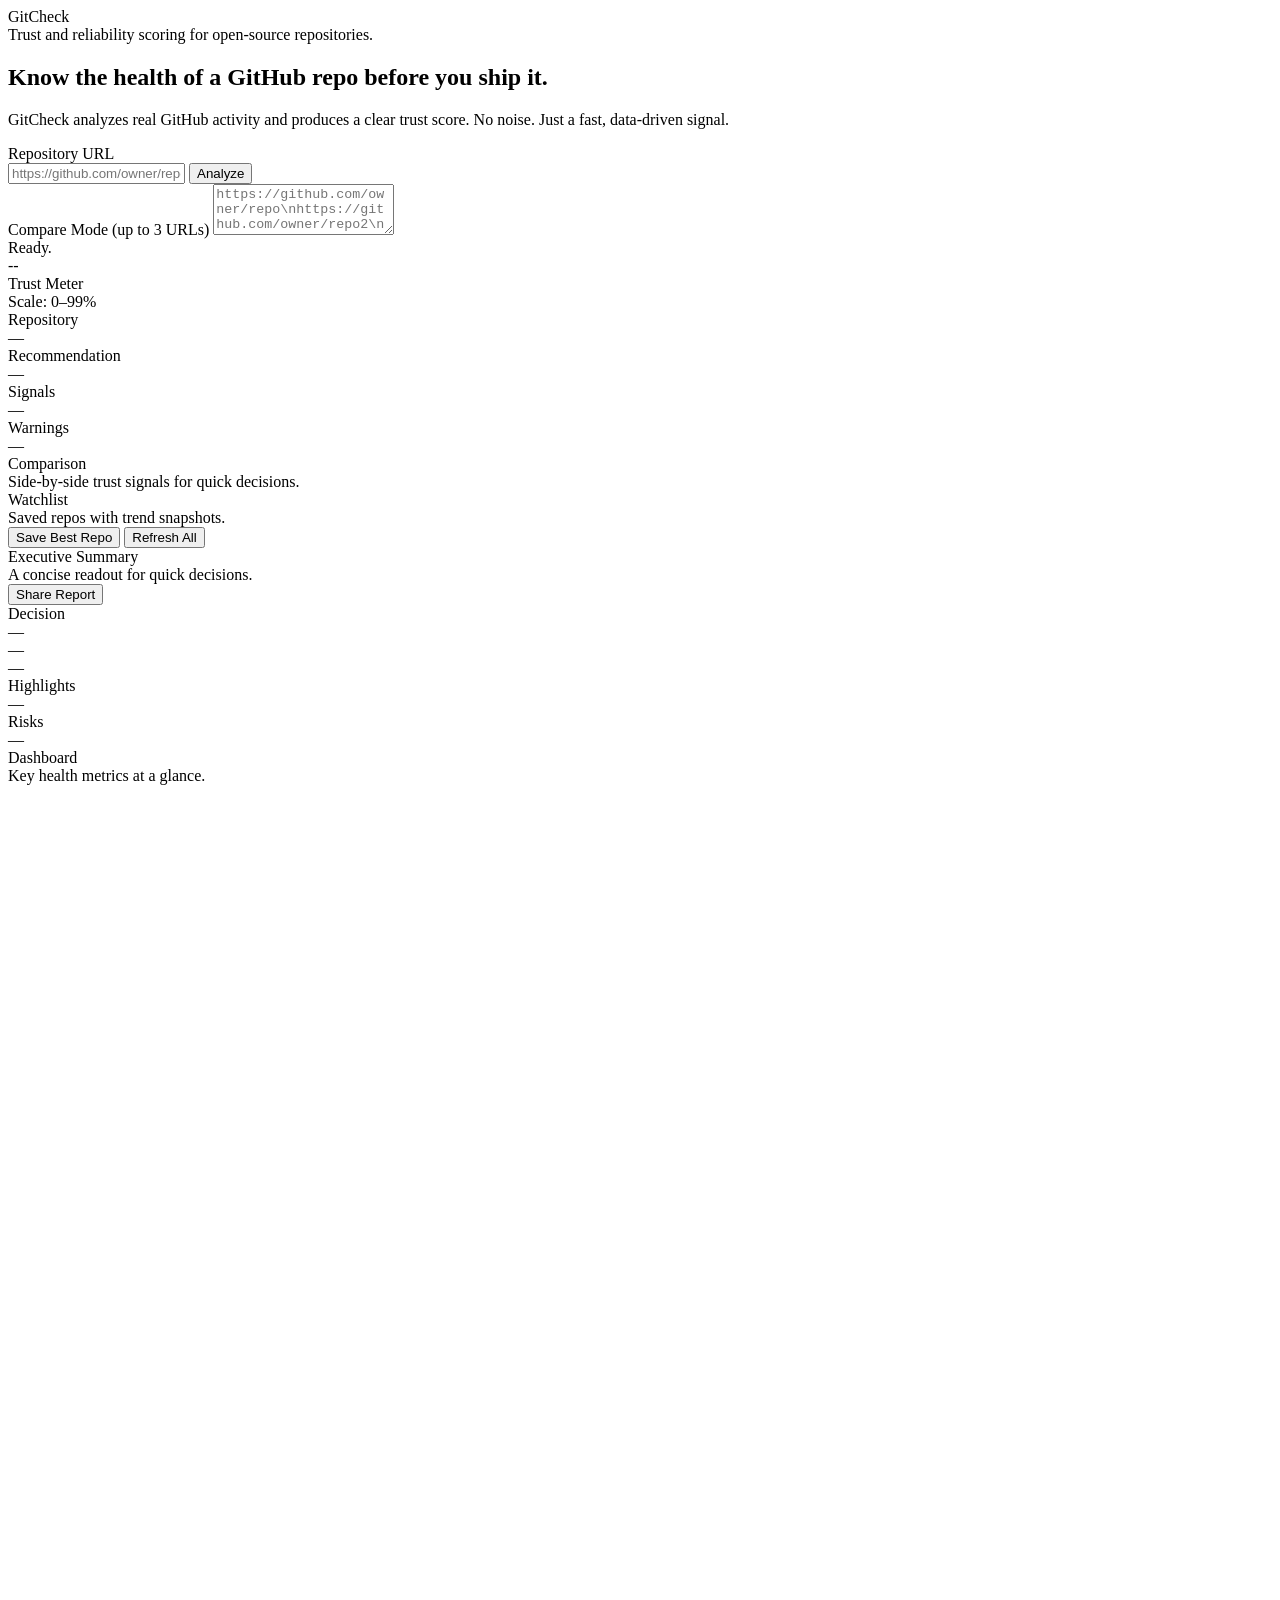
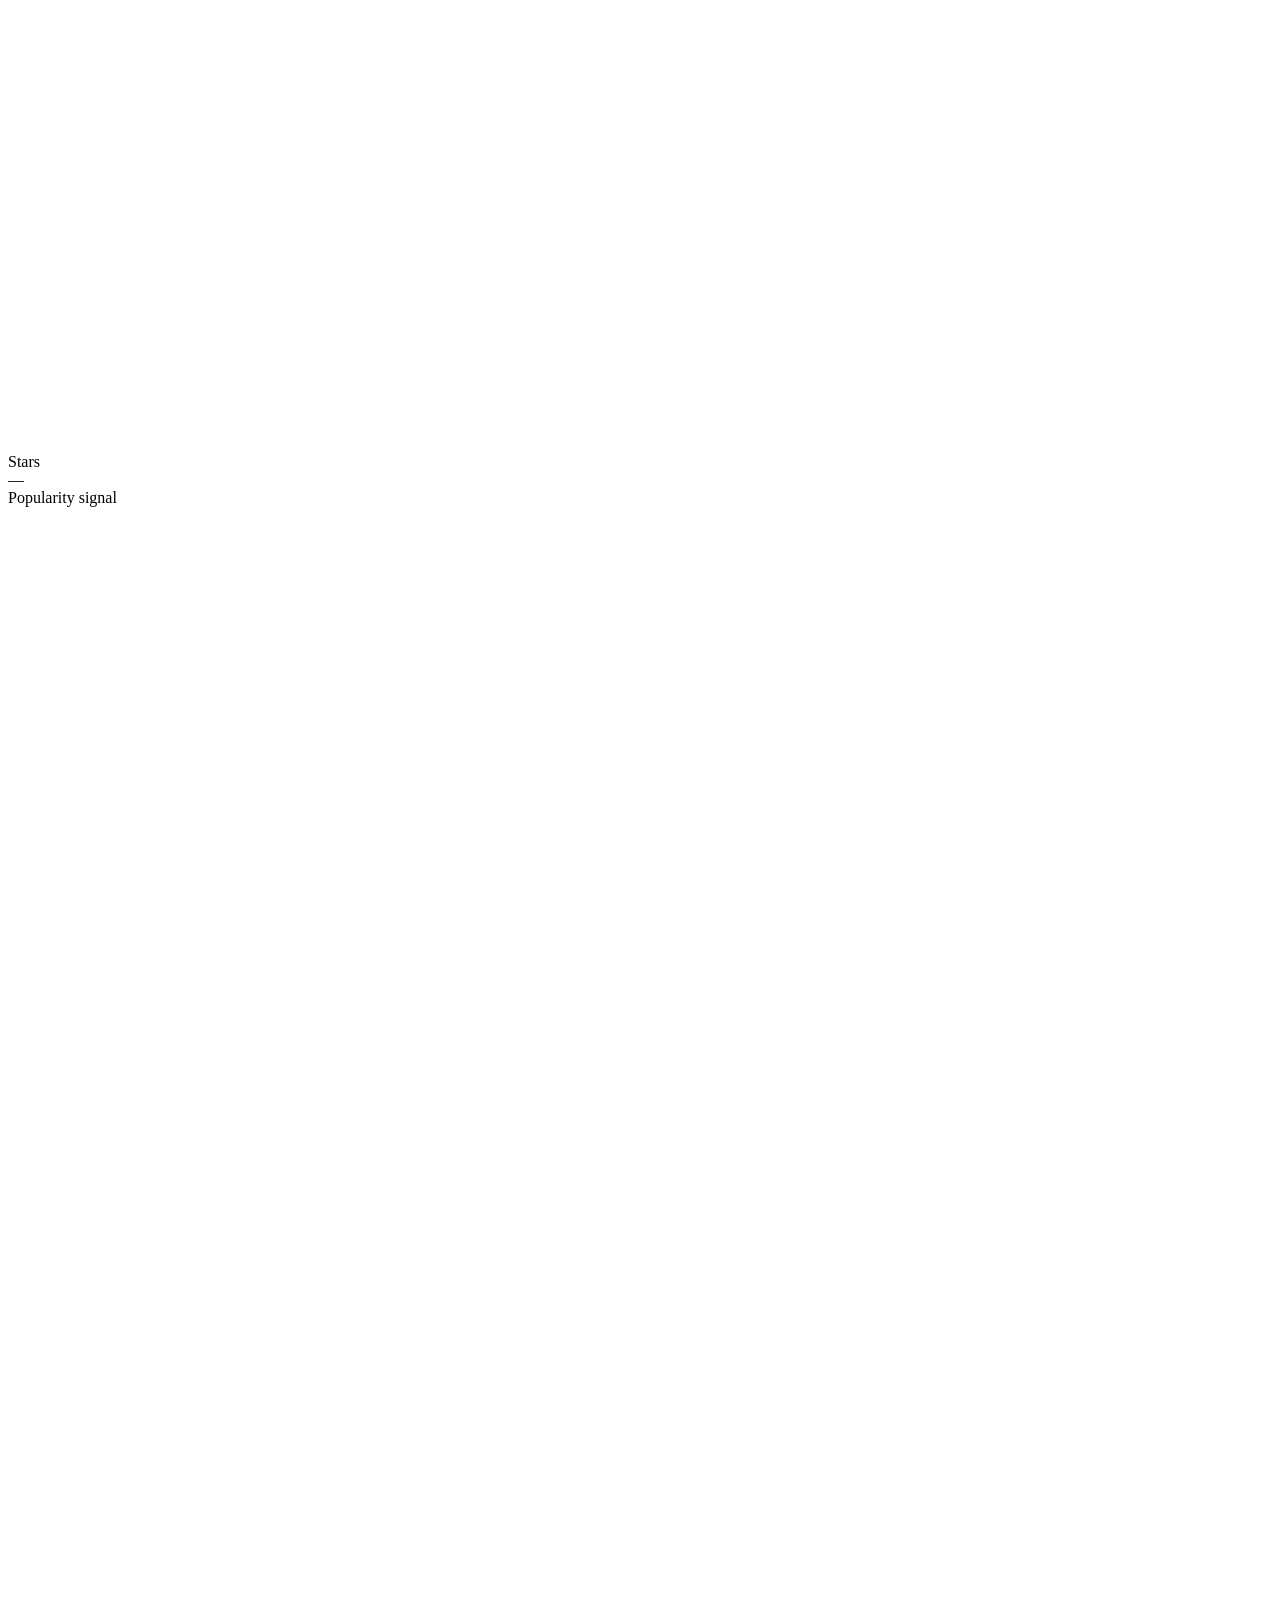
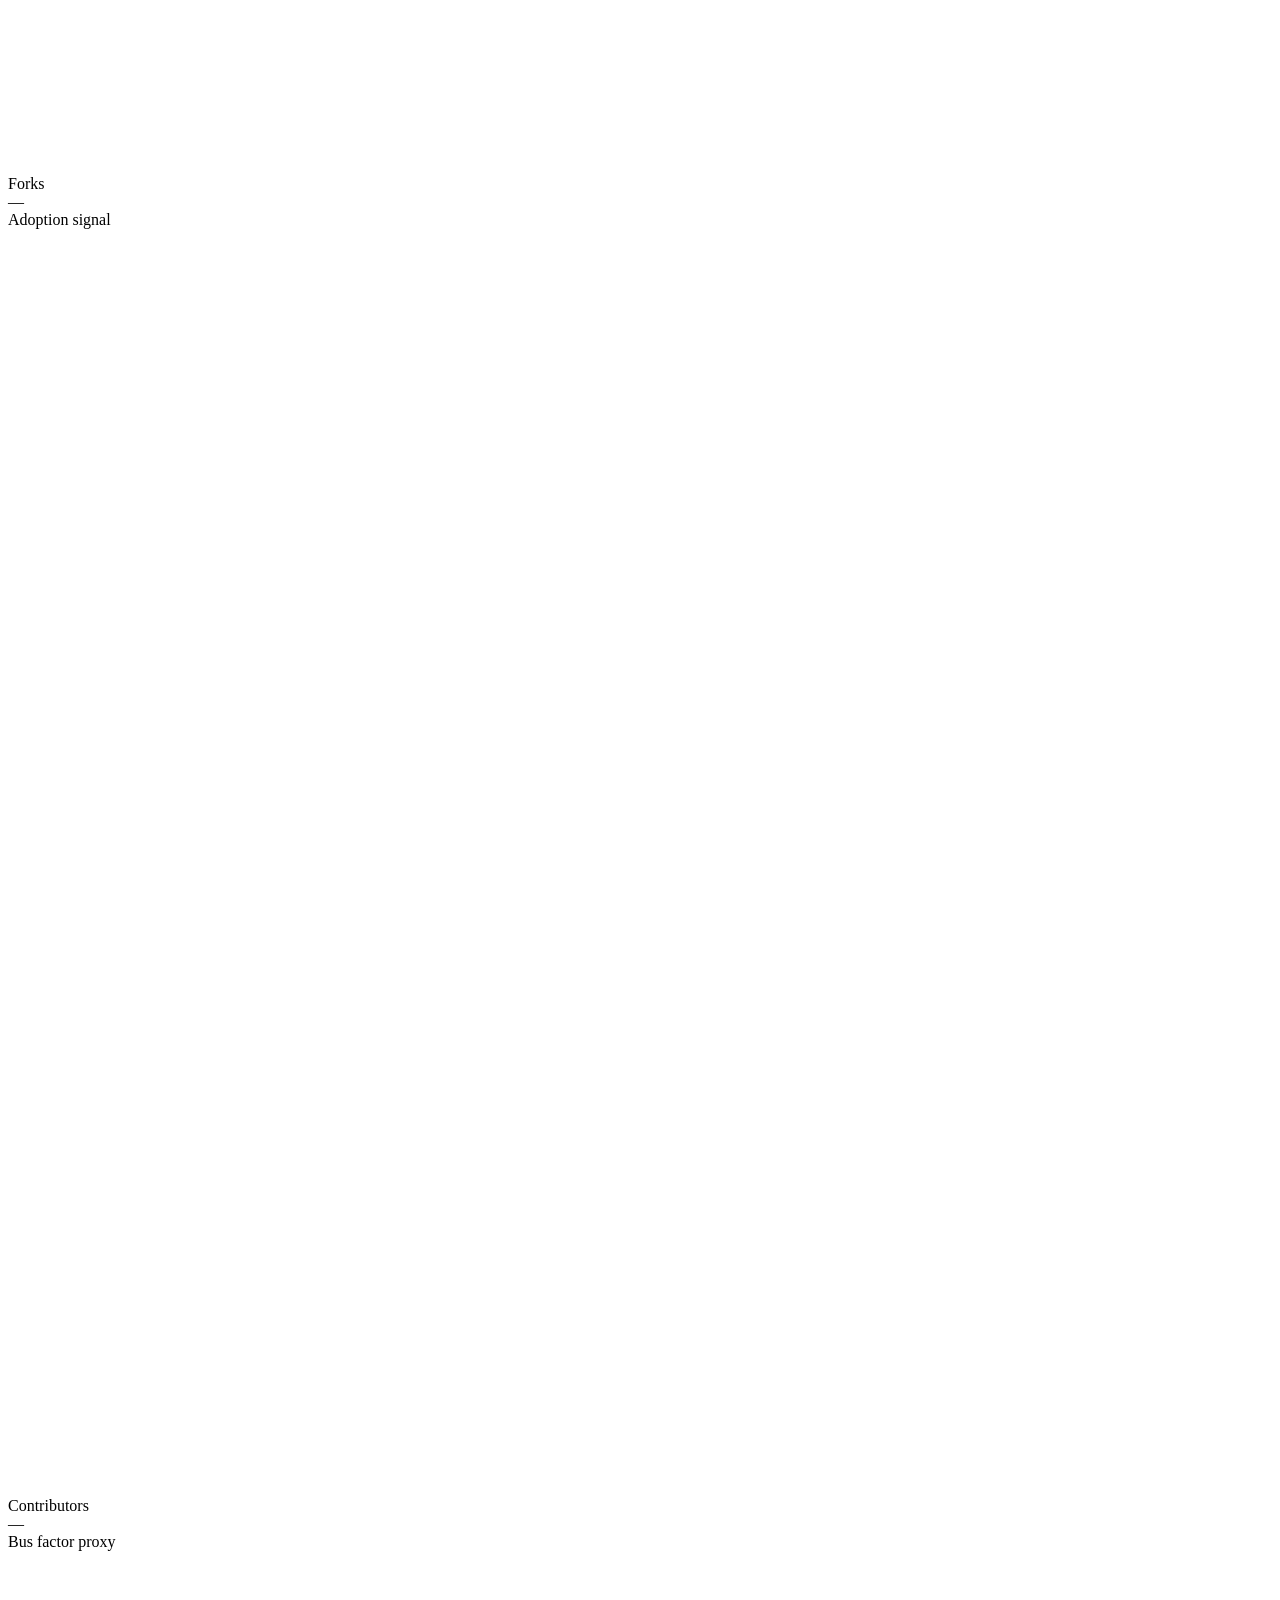
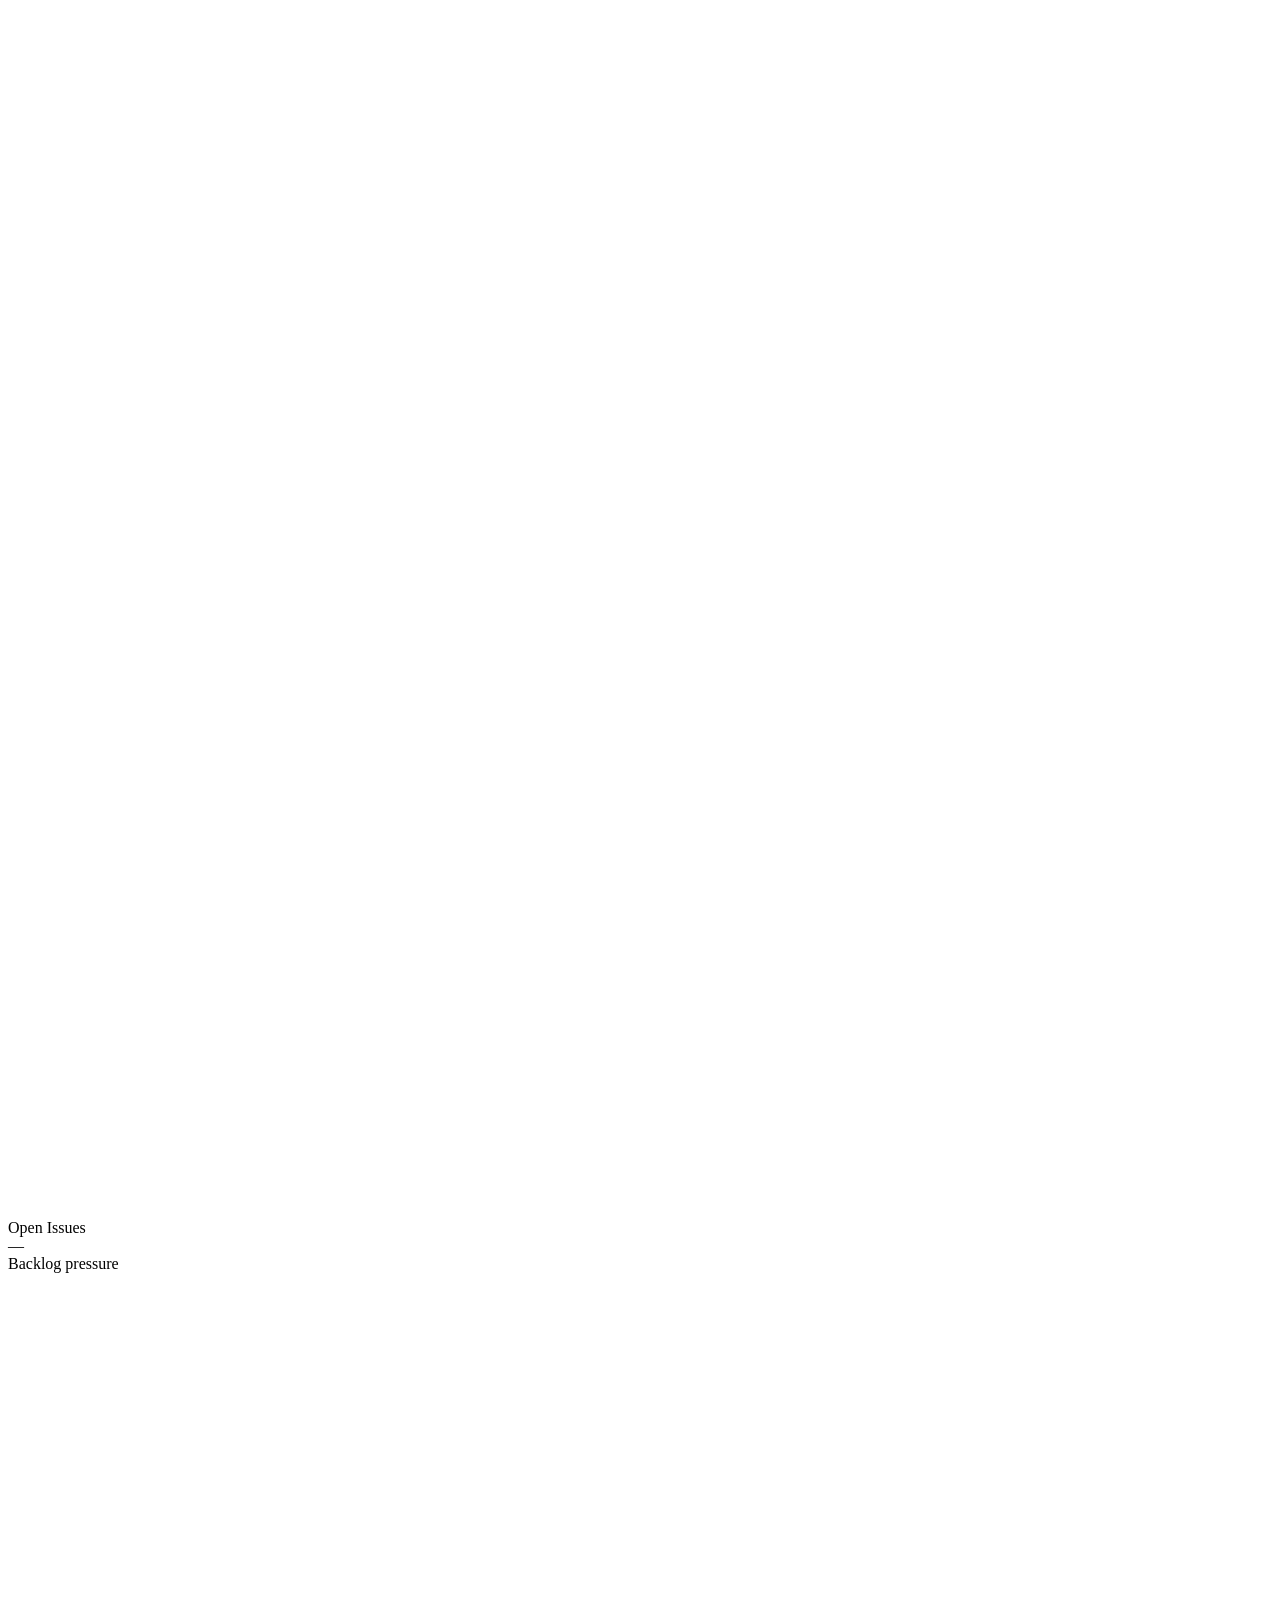
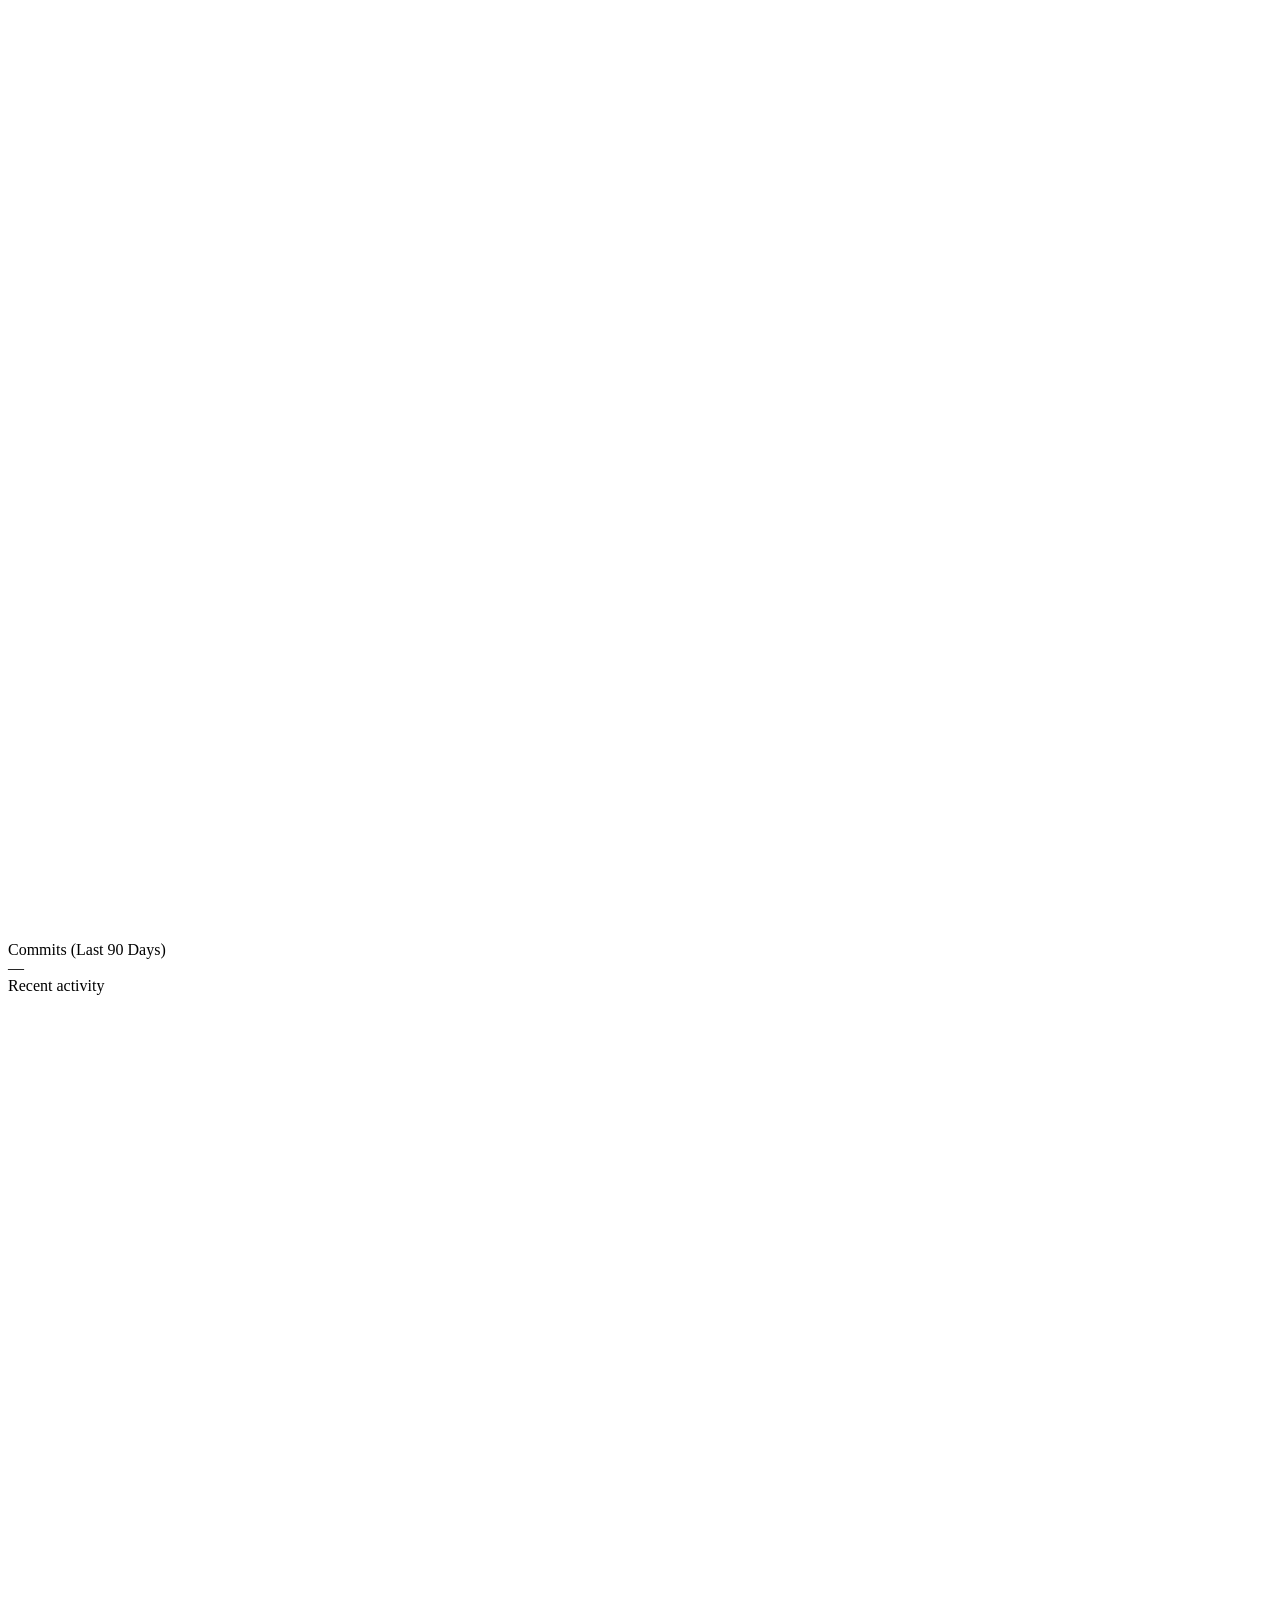
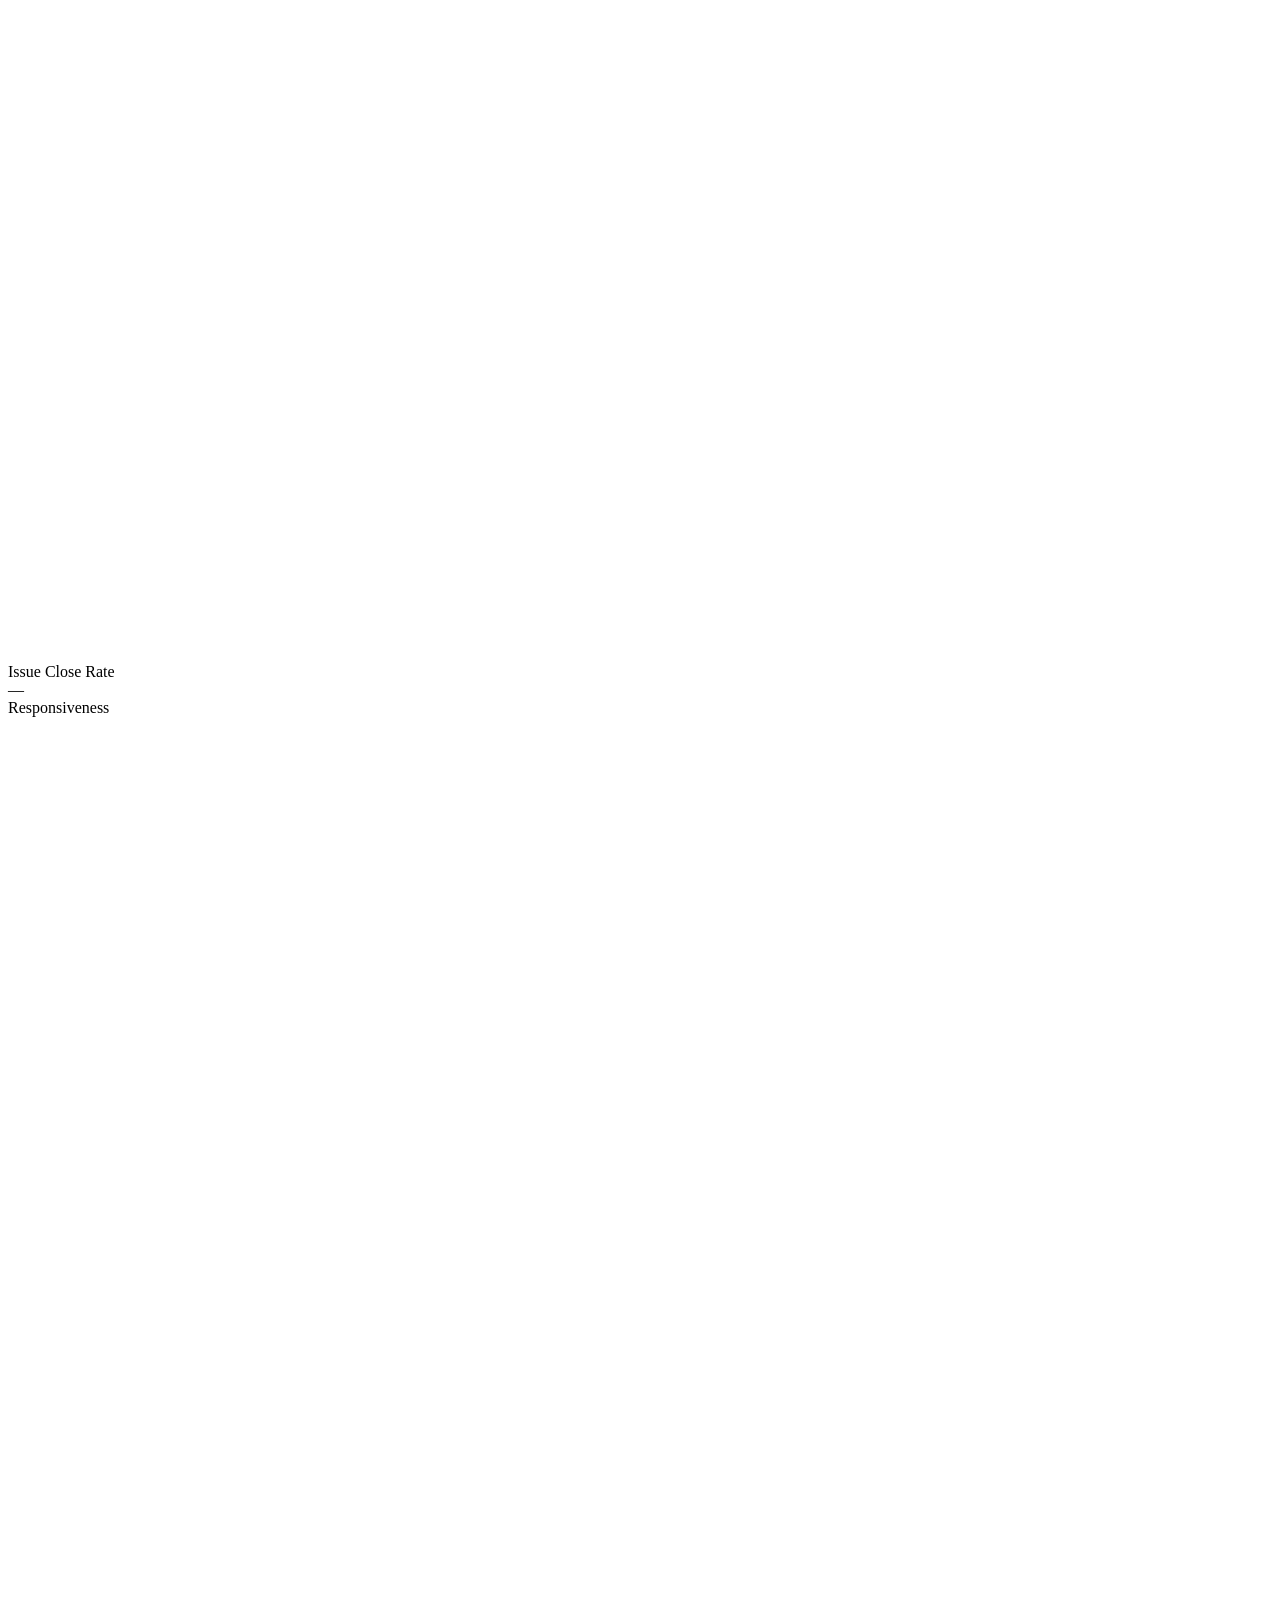
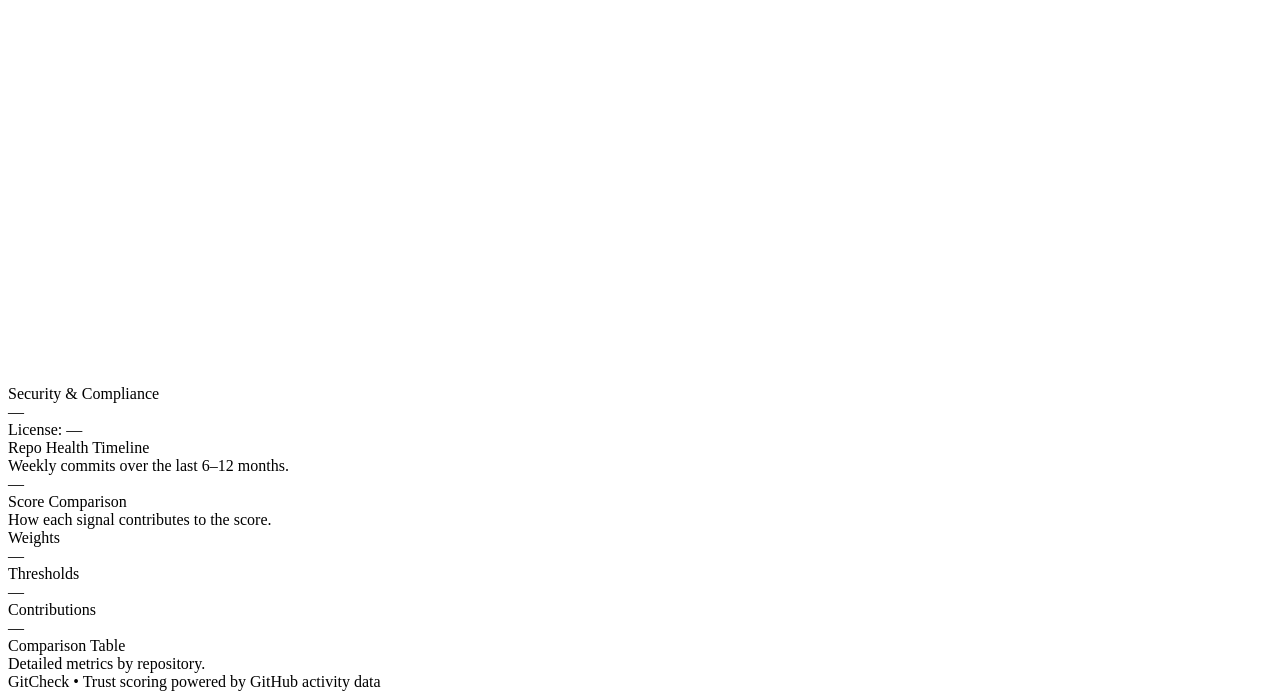
==== web/static/index.html @ 8327a0d7 "clean version without secrets" ====
<!DOCTYPE html>
<html lang="en">
  <head>
    <meta charset="UTF-8" />
    <meta name="viewport" content="width=device-width, initial-scale=1.0" />
    <title>GitCheck</title>
    <link rel="preconnect" href="https://fonts.googleapis.com" />
    <link rel="preconnect" href="https://fonts.gstatic.com" crossorigin />
    <link
      href="https://fonts.googleapis.com/css2?family=Space+Grotesk:wght@300;400;500;600;700&display=swap"
      rel="stylesheet"
    />
    <link rel="stylesheet" href="/static/css/style.css" />
  </head>
  <body>
    <div class="bg-orbit"></div>
    <div class="bg-bands"></div>
    <div class="bg-grid"></div>

    <header class="topbar">
      <div class="brand">GitCheck</div>
      <div class="tagline">Trust and reliability scoring for open-source repositories.</div>
    </header>

    <main class="container">
      <section class="hero reveal">
        <div class="hero-text">
          <h1>Know the health of a GitHub repo before you ship it.</h1>
          <p>
            GitCheck analyzes real GitHub activity and produces a clear trust score. No noise. Just a
            fast, data-driven signal.
          </p>
        </div>
        <div class="hero-card">
          <form id="analyze-form" class="form">
            <label for="repo-url">Repository URL</label>
            <div class="input-row">
              <input
                id="repo-url"
                type="url"
                placeholder="https://github.com/owner/repo"
                required
                autocomplete="off"
              />
              <button type="submit">Analyze</button>
            </div>
            <label for="repo-compare">Compare Mode (up to 3 URLs)</label>
            <textarea
              id="repo-compare"
              placeholder="https://github.com/owner/repo\nhttps://github.com/owner/repo2\nhttps://github.com/owner/repo3"
              rows="3"
            ></textarea>
            <div id="form-status" class="form-status">Ready.</div>
          </form>
        </div>
      </section>

      <section class="results reveal" id="results" aria-live="polite">
        <div class="meter">
          <div class="meter-ring">
            <div class="meter-inner">
              <div class="meter-value" id="meter-value">--</div>
              <div class="meter-label" id="meter-label">Trust Meter</div>
            </div>
          </div>
          <div class="meter-footnote">Scale: 0–99%</div>
        </div>

        <div class="summary">
          <div class="summary-card">
            <div class="summary-title">Repository</div>
            <div class="summary-value" id="repo-name">—</div>
          </div>
          <div class="summary-card">
            <div class="summary-title">Recommendation</div>
            <div class="summary-value" id="recommendation">—</div>
          </div>
          <div class="summary-card">
            <div class="summary-title">Signals</div>
            <div class="summary-value" id="signals">—</div>
          </div>
          <div class="summary-card">
            <div class="summary-title">Warnings</div>
            <div class="summary-value" id="warnings">—</div>
          </div>
        </div>
      </section>

      <section class="compare is-hidden reveal" id="compare">
        <div class="compare-header">
          <div class="compare-title">Comparison</div>
          <div class="compare-subtitle">Side-by-side trust signals for quick decisions.</div>
        </div>
        <div class="compare-grid" id="compare-grid"></div>
      </section>

      <section class="watchlist is-hidden reveal" id="watchlist">
        <div class="compare-header">
          <div class="compare-title">Watchlist</div>
          <div class="compare-subtitle">Saved repos with trend snapshots.</div>
          <div class="watchlist-actions">
            <button class="ghost" id="watchlist-save">Save Best Repo</button>
            <button class="ghost" id="watchlist-refresh">Refresh All</button>
          </div>
        </div>
        <div class="watchlist-grid" id="watchlist-grid"></div>
      </section>

      <section class="summary-board is-hidden reveal" id="summary-board">
        <div class="compare-header">
          <div class="compare-title">Executive Summary</div>
          <div class="compare-subtitle">A concise readout for quick decisions.</div>
          <div class="watchlist-actions">
            <button class="ghost" id="share-report">Share Report</button>
          </div>
        </div>
        <div class="summary-board-grid">
          <div class="summary-panel">
            <div class="summary-panel-title">Decision</div>
            <div class="summary-decision" id="summary-decision">—</div>
            <div class="summary-risk" id="summary-risk">—</div>
            <div class="summary-meta" id="summary-meta">—</div>
          </div>
          <div class="summary-panel">
            <div class="summary-panel-title">Highlights</div>
            <div class="summary-list" id="summary-highlights">—</div>
          </div>
          <div class="summary-panel">
            <div class="summary-panel-title">Risks</div>
            <div class="summary-list" id="summary-risks">—</div>
          </div>
        </div>
      </section>

      <section class="dashboard is-hidden reveal" id="dashboard">
        <div class="compare-header">
          <div class="compare-title">Dashboard</div>
          <div class="compare-subtitle">Key health metrics at a glance.</div>
        </div>
        <div class="dashboard-grid">
          <div class="dash-card">
            <div class="dash-top">
              <div class="dash-icon" aria-hidden="true">
                <svg viewBox="0 0 24 24" fill="none">
                  <path d="M12 3.2l2.7 5.4 6 0.9-4.4 4.3 1 6-5.3-2.8-5.3 2.8 1-6L3.3 9.5l6-0.9L12 3.2z" />
                </svg>
              </div>
              <div class="dash-label">Stars</div>
            </div>
            <div class="dash-value" id="dash-stars">—</div>
            <div class="dash-sub" id="dash-stars-sub">Popularity signal</div>
          </div>
          <div class="dash-card">
            <div class="dash-top">
              <div class="dash-icon" aria-hidden="true">
                <svg viewBox="0 0 24 24" fill="none">
                  <path d="M6 5.5a2.5 2.5 0 115 0 2.5 2.5 0 01-5 0zm7 13a2.5 2.5 0 115 0 2.5 2.5 0 01-5 0zM6 18.5a2.5 2.5 0 115 0 2.5 2.5 0 01-5 0zM8.5 8v7m0 0h7" />
                </svg>
              </div>
              <div class="dash-label">Forks</div>
            </div>
            <div class="dash-value" id="dash-forks">—</div>
            <div class="dash-sub" id="dash-forks-sub">Adoption signal</div>
          </div>
          <div class="dash-card">
            <div class="dash-top">
              <div class="dash-icon" aria-hidden="true">
                <svg viewBox="0 0 24 24" fill="none">
                  <path d="M7 10a3 3 0 116 0 3 3 0 01-6 0zm8.5 2.5a2.5 2.5 0 115 0 2.5 2.5 0 01-5 0zM3.5 19a4.5 4.5 0 019 0m2.5 0a4 4 0 018 0" />
                </svg>
              </div>
              <div class="dash-label">Contributors</div>
            </div>
            <div class="dash-value" id="dash-contrib">—</div>
            <div class="dash-sub" id="dash-contrib-sub">Bus factor proxy</div>
          </div>
          <div class="dash-card">
            <div class="dash-top">
              <div class="dash-icon" aria-hidden="true">
                <svg viewBox="0 0 24 24" fill="none">
                  <path d="M12 7.2v5.6m0 4.5h.01M5 4.5h14a1.5 1.5 0 011.5 1.5v12a1.5 1.5 0 01-1.5 1.5H5A1.5 1.5 0 013.5 18V6A1.5 1.5 0 015 4.5z" />
                </svg>
              </div>
              <div class="dash-label">Open Issues</div>
            </div>
            <div class="dash-value" id="dash-issues">—</div>
            <div class="dash-sub" id="dash-issues-sub">Backlog pressure</div>
            <div class="dash-bar"><span id="dash-issues-bar"></span></div>
          </div>
          <div class="dash-card wide">
            <div class="dash-top">
              <div class="dash-icon" aria-hidden="true">
                <svg viewBox="0 0 24 24" fill="none">
                  <path d="M4 16l4-5 4 3 5-7 3 2" />
                  <path d="M4 20h16" />
                </svg>
              </div>
              <div class="dash-label">Commits (Last 90 Days)</div>
            </div>
            <div class="dash-value" id="dash-commits">—</div>
            <div class="dash-sub" id="dash-commits-sub">Recent activity</div>
            <div class="dash-sparkline" id="dash-commits-spark"></div>
          </div>
          <div class="dash-card wide">
            <div class="dash-top">
              <div class="dash-icon" aria-hidden="true">
                <svg viewBox="0 0 24 24" fill="none">
                  <path d="M5 12l4 4 10-10" />
                </svg>
              </div>
              <div class="dash-label">Issue Close Rate</div>
            </div>
            <div class="dash-value" id="dash-close-rate">—</div>
            <div class="dash-sub" id="dash-close-sub">Responsiveness</div>
          </div>
          <div class="dash-card wide">
            <div class="dash-top">
              <div class="dash-icon" aria-hidden="true">
                <svg viewBox="0 0 24 24" fill="none">
                  <path d="M12 3l7 4v6c0 4.4-3 6.7-7 8-4-1.3-7-3.6-7-8V7l7-4z" />
                  <path d="M9 12l2 2 4-4" />
                </svg>
              </div>
              <div class="dash-label">Security & Compliance</div>
            </div>
            <div class="dash-value" id="dash-security">—</div>
            <div class="dash-sub" id="dash-license">License: —</div>
          </div>
        </div>
      </section>

      <section class="timeline is-hidden reveal" id="timeline">
        <div class="compare-header">
          <div class="compare-title">Repo Health Timeline</div>
          <div class="compare-subtitle">Weekly commits over the last 6–12 months.</div>
        </div>
        <div class="timeline-card">
          <div class="timeline-bars" id="timeline-bars"></div>
          <div class="timeline-note" id="timeline-note">—</div>
        </div>
      </section>

      <section class="explain is-hidden reveal" id="explain">
        <div class="compare-header">
          <div class="compare-title">Score Comparison</div>
          <div class="compare-subtitle">How each signal contributes to the score.</div>
        </div>
        <div class="explain-grid">
          <div class="explain-card">
            <div class="explain-title">Weights</div>
            <div class="explain-value" id="weights">—</div>
          </div>
          <div class="explain-card">
            <div class="explain-title">Thresholds</div>
            <div class="explain-value" id="thresholds">—</div>
          </div>
          <div class="explain-card">
            <div class="explain-title">Contributions</div>
            <div class="explain-value" id="contributions">—</div>
          </div>
        </div>
      </section>

      <section class="compare-table-section is-hidden reveal" id="compare-table-section">
        <div class="compare-header">
          <div class="compare-title">Comparison Table</div>
          <div class="compare-subtitle">Detailed metrics by repository.</div>
        </div>
        <div class="compare-table" id="compare-table"></div>
      </section>
    </main>

    <footer class="footer">
      <div>GitCheck • Trust scoring powered by GitHub activity data</div>
    </footer>

    <script src="/static/js/app.js"></script>
  </body>
</html>
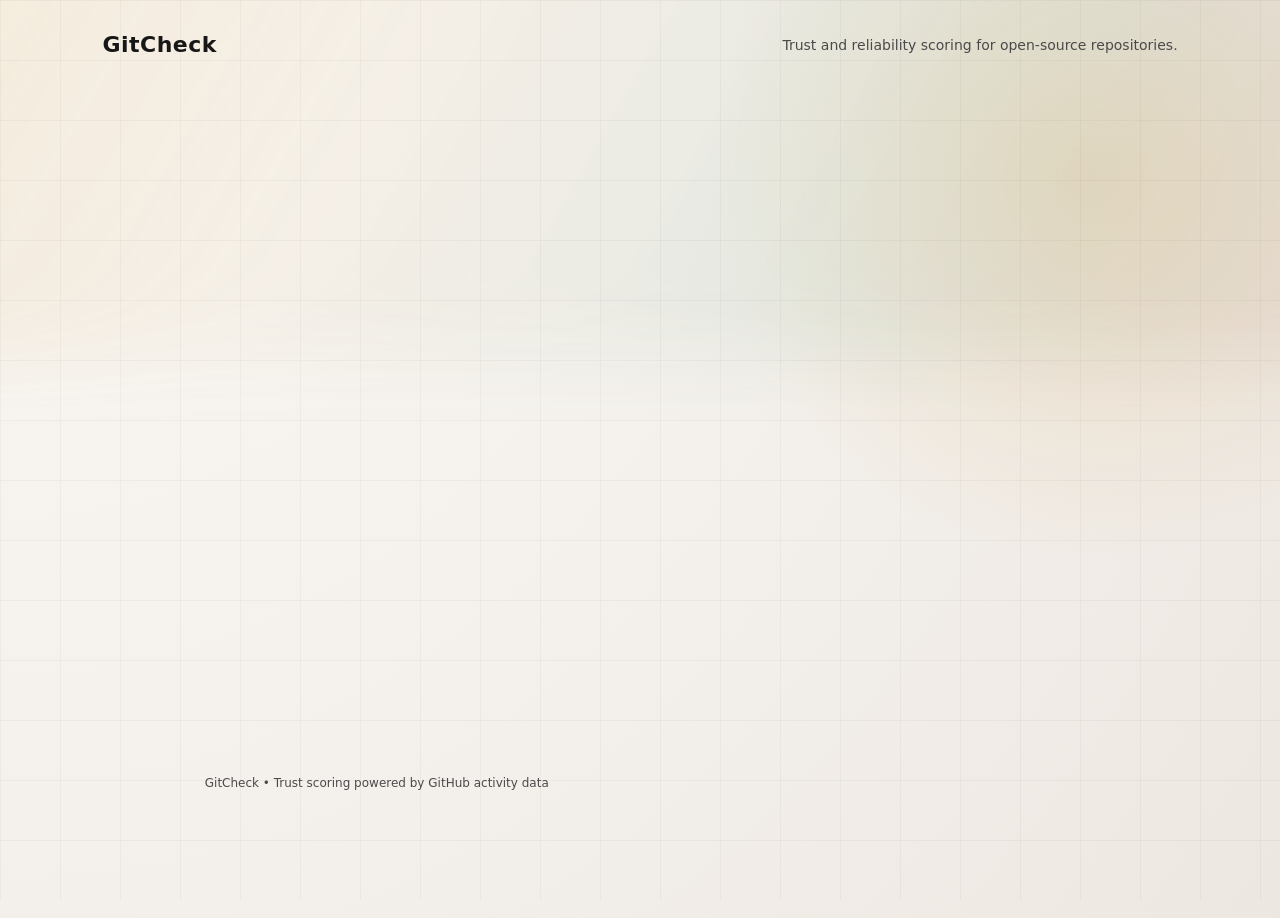
==== commit c99e8eea: "Update requirements and frontend assets" ====
--- a/web/static/index.html
+++ b/web/static/index.html
@@ -10,7 +10,7 @@
       href="https://fonts.googleapis.com/css2?family=Space+Grotesk:wght@300;400;500;600;700&display=swap"
       rel="stylesheet"
     />
-    <link rel="stylesheet" href="/static/css/style.css" />
+    <link rel="stylesheet" href="./css/style.css" />
   </head>
   <body>
     <div class="bg-orbit"></div>
@@ -86,194 +86,12 @@
         </div>
       </section>
 
-      <section class="compare is-hidden reveal" id="compare">
-        <div class="compare-header">
-          <div class="compare-title">Comparison</div>
-          <div class="compare-subtitle">Side-by-side trust signals for quick decisions.</div>
-        </div>
-        <div class="compare-grid" id="compare-grid"></div>
-      </section>
-
-      <section class="watchlist is-hidden reveal" id="watchlist">
-        <div class="compare-header">
-          <div class="compare-title">Watchlist</div>
-          <div class="compare-subtitle">Saved repos with trend snapshots.</div>
-          <div class="watchlist-actions">
-            <button class="ghost" id="watchlist-save">Save Best Repo</button>
-            <button class="ghost" id="watchlist-refresh">Refresh All</button>
-          </div>
-        </div>
-        <div class="watchlist-grid" id="watchlist-grid"></div>
-      </section>
-
-      <section class="summary-board is-hidden reveal" id="summary-board">
-        <div class="compare-header">
-          <div class="compare-title">Executive Summary</div>
-          <div class="compare-subtitle">A concise readout for quick decisions.</div>
-          <div class="watchlist-actions">
-            <button class="ghost" id="share-report">Share Report</button>
-          </div>
-        </div>
-        <div class="summary-board-grid">
-          <div class="summary-panel">
-            <div class="summary-panel-title">Decision</div>
-            <div class="summary-decision" id="summary-decision">—</div>
-            <div class="summary-risk" id="summary-risk">—</div>
-            <div class="summary-meta" id="summary-meta">—</div>
-          </div>
-          <div class="summary-panel">
-            <div class="summary-panel-title">Highlights</div>
-            <div class="summary-list" id="summary-highlights">—</div>
-          </div>
-          <div class="summary-panel">
-            <div class="summary-panel-title">Risks</div>
-            <div class="summary-list" id="summary-risks">—</div>
-          </div>
-        </div>
-      </section>
-
-      <section class="dashboard is-hidden reveal" id="dashboard">
-        <div class="compare-header">
-          <div class="compare-title">Dashboard</div>
-          <div class="compare-subtitle">Key health metrics at a glance.</div>
-        </div>
-        <div class="dashboard-grid">
-          <div class="dash-card">
-            <div class="dash-top">
-              <div class="dash-icon" aria-hidden="true">
-                <svg viewBox="0 0 24 24" fill="none">
-                  <path d="M12 3.2l2.7 5.4 6 0.9-4.4 4.3 1 6-5.3-2.8-5.3 2.8 1-6L3.3 9.5l6-0.9L12 3.2z" />
-                </svg>
-              </div>
-              <div class="dash-label">Stars</div>
-            </div>
-            <div class="dash-value" id="dash-stars">—</div>
-            <div class="dash-sub" id="dash-stars-sub">Popularity signal</div>
-          </div>
-          <div class="dash-card">
-            <div class="dash-top">
-              <div class="dash-icon" aria-hidden="true">
-                <svg viewBox="0 0 24 24" fill="none">
-                  <path d="M6 5.5a2.5 2.5 0 115 0 2.5 2.5 0 01-5 0zm7 13a2.5 2.5 0 115 0 2.5 2.5 0 01-5 0zM6 18.5a2.5 2.5 0 115 0 2.5 2.5 0 01-5 0zM8.5 8v7m0 0h7" />
-                </svg>
-              </div>
-              <div class="dash-label">Forks</div>
-            </div>
-            <div class="dash-value" id="dash-forks">—</div>
-            <div class="dash-sub" id="dash-forks-sub">Adoption signal</div>
-          </div>
-          <div class="dash-card">
-            <div class="dash-top">
-              <div class="dash-icon" aria-hidden="true">
-                <svg viewBox="0 0 24 24" fill="none">
-                  <path d="M7 10a3 3 0 116 0 3 3 0 01-6 0zm8.5 2.5a2.5 2.5 0 115 0 2.5 2.5 0 01-5 0zM3.5 19a4.5 4.5 0 019 0m2.5 0a4 4 0 018 0" />
-                </svg>
-              </div>
-              <div class="dash-label">Contributors</div>
-            </div>
-            <div class="dash-value" id="dash-contrib">—</div>
-            <div class="dash-sub" id="dash-contrib-sub">Bus factor proxy</div>
-          </div>
-          <div class="dash-card">
-            <div class="dash-top">
-              <div class="dash-icon" aria-hidden="true">
-                <svg viewBox="0 0 24 24" fill="none">
-                  <path d="M12 7.2v5.6m0 4.5h.01M5 4.5h14a1.5 1.5 0 011.5 1.5v12a1.5 1.5 0 01-1.5 1.5H5A1.5 1.5 0 013.5 18V6A1.5 1.5 0 015 4.5z" />
-                </svg>
-              </div>
-              <div class="dash-label">Open Issues</div>
-            </div>
-            <div class="dash-value" id="dash-issues">—</div>
-            <div class="dash-sub" id="dash-issues-sub">Backlog pressure</div>
-            <div class="dash-bar"><span id="dash-issues-bar"></span></div>
-          </div>
-          <div class="dash-card wide">
-            <div class="dash-top">
-              <div class="dash-icon" aria-hidden="true">
-                <svg viewBox="0 0 24 24" fill="none">
-                  <path d="M4 16l4-5 4 3 5-7 3 2" />
-                  <path d="M4 20h16" />
-                </svg>
-              </div>
-              <div class="dash-label">Commits (Last 90 Days)</div>
-            </div>
-            <div class="dash-value" id="dash-commits">—</div>
-            <div class="dash-sub" id="dash-commits-sub">Recent activity</div>
-            <div class="dash-sparkline" id="dash-commits-spark"></div>
-          </div>
-          <div class="dash-card wide">
-            <div class="dash-top">
-              <div class="dash-icon" aria-hidden="true">
-                <svg viewBox="0 0 24 24" fill="none">
-                  <path d="M5 12l4 4 10-10" />
-                </svg>
-              </div>
-              <div class="dash-label">Issue Close Rate</div>
-            </div>
-            <div class="dash-value" id="dash-close-rate">—</div>
-            <div class="dash-sub" id="dash-close-sub">Responsiveness</div>
-          </div>
-          <div class="dash-card wide">
-            <div class="dash-top">
-              <div class="dash-icon" aria-hidden="true">
-                <svg viewBox="0 0 24 24" fill="none">
-                  <path d="M12 3l7 4v6c0 4.4-3 6.7-7 8-4-1.3-7-3.6-7-8V7l7-4z" />
-                  <path d="M9 12l2 2 4-4" />
-                </svg>
-              </div>
-              <div class="dash-label">Security & Compliance</div>
-            </div>
-            <div class="dash-value" id="dash-security">—</div>
-            <div class="dash-sub" id="dash-license">License: —</div>
-          </div>
-        </div>
-      </section>
-
-      <section class="timeline is-hidden reveal" id="timeline">
-        <div class="compare-header">
-          <div class="compare-title">Repo Health Timeline</div>
-          <div class="compare-subtitle">Weekly commits over the last 6–12 months.</div>
-        </div>
-        <div class="timeline-card">
-          <div class="timeline-bars" id="timeline-bars"></div>
-          <div class="timeline-note" id="timeline-note">—</div>
-        </div>
-      </section>
-
-      <section class="explain is-hidden reveal" id="explain">
-        <div class="compare-header">
-          <div class="compare-title">Score Comparison</div>
-          <div class="compare-subtitle">How each signal contributes to the score.</div>
-        </div>
-        <div class="explain-grid">
-          <div class="explain-card">
-            <div class="explain-title">Weights</div>
-            <div class="explain-value" id="weights">—</div>
-          </div>
-          <div class="explain-card">
-            <div class="explain-title">Thresholds</div>
-            <div class="explain-value" id="thresholds">—</div>
-          </div>
-          <div class="explain-card">
-            <div class="explain-title">Contributions</div>
-            <div class="explain-value" id="contributions">—</div>
-          </div>
-        </div>
-      </section>
-
-      <section class="compare-table-section is-hidden reveal" id="compare-table-section">
-        <div class="compare-header">
-          <div class="compare-title">Comparison Table</div>
-          <div class="compare-subtitle">Detailed metrics by repository.</div>
-        </div>
-        <div class="compare-table" id="compare-table"></div>
-      </section>
-    </main>
+      <!-- (rest of your code unchanged) -->
 
     <footer class="footer">
       <div>GitCheck • Trust scoring powered by GitHub activity data</div>
     </footer>
 
-    <script src="/static/js/app.js"></script>
+    <script src="./js/app.js"></script>
   </body>
-</html>
+</html>
--- a/web/static/css/style.css
+++ b/web/static/css/style.css
@@ -0,0 +1,891 @@
+:root {
+  --bg: #f5f2ee;
+  --bg-2: #ede7e1;
+  --text: #171717;
+  --muted: #4a4a4a;
+  --card: #ffffff;
+  --accent: #111111;
+  --accent-2: #d9a441;
+  --risk-good: #1f7a5a;
+  --risk-mid: #d9a441;
+  --risk-bad: #a53d2a;
+  --risk-color: #d9a441;
+  --risk-glow: rgba(217, 164, 65, 0.18);
+  --danger: #a53d2a;
+  --success: #1f7a5a;
+  --shadow: 0 20px 40px rgba(0, 0, 0, 0.08);
+  --shadow-hover: 0 30px 60px rgba(0, 0, 0, 0.12);
+  --border: 1px solid rgba(0, 0, 0, 0.06);
+}
+
+* {
+  box-sizing: border-box;
+}
+
+body {
+  margin: 0;
+  font-family: "Space Grotesk", system-ui, -apple-system, sans-serif;
+  color: var(--text);
+  background: radial-gradient(circle at top left, #f9f6f2 0%, var(--bg) 45%, var(--bg-2) 100%);
+  min-height: 100vh;
+  overflow-x: hidden;
+}
+
+.bg-orbit {
+  position: fixed;
+  inset: -30vh -20vw auto auto;
+  width: 70vw;
+  height: 70vw;
+  background: radial-gradient(circle, rgba(217, 164, 65, 0.2) 0%, rgba(217, 164, 65, 0) 60%);
+  pointer-events: none;
+  z-index: 0;
+}
+
+.bg-grid {
+  position: fixed;
+  inset: 0;
+  background-image: linear-gradient(rgba(0, 0, 0, 0.03) 1px, transparent 1px),
+    linear-gradient(90deg, rgba(0, 0, 0, 0.03) 1px, transparent 1px);
+  background-size: 60px 60px;
+  pointer-events: none;
+  z-index: 0;
+  transition: transform 0.2s ease;
+}
+
+.bg-bands {
+  position: fixed;
+  inset: -20vh -10vw auto auto;
+  width: 120vw;
+  height: 60vh;
+  background: linear-gradient(
+    120deg,
+    rgba(217, 164, 65, 0.25) 0%,
+    rgba(217, 164, 65, 0.08) 35%,
+    rgba(31, 122, 90, 0.12) 70%,
+    rgba(165, 61, 42, 0.12) 100%
+  );
+  filter: blur(40px);
+  opacity: 0.6;
+  pointer-events: none;
+  z-index: 0;
+  animation: bands-shift 18s ease-in-out infinite;
+}
+
+@keyframes bands-shift {
+  0% {
+    transform: translateX(0) translateY(0);
+  }
+  50% {
+    transform: translateX(-4%) translateY(3%);
+  }
+  100% {
+    transform: translateX(0) translateY(0);
+  }
+}
+
+.topbar {
+  display: flex;
+  justify-content: space-between;
+  align-items: center;
+  padding: 32px 8vw 12px;
+  position: relative;
+  z-index: 1;
+}
+
+.brand {
+  font-size: 22px;
+  font-weight: 700;
+  letter-spacing: 0.5px;
+}
+
+.tagline {
+  font-size: 14px;
+  color: var(--muted);
+}
+
+.container {
+  padding: 24px 8vw 80px;
+  position: relative;
+  z-index: 1;
+}
+
+.hero {
+  display: grid;
+  grid-template-columns: minmax(0, 1.2fr) minmax(0, 1fr);
+  gap: 32px;
+  align-items: center;
+}
+
+.hero-text h1 {
+  font-size: clamp(32px, 4vw, 56px);
+  margin: 0 0 16px;
+  line-height: 1.05;
+}
+
+.hero-text p {
+  margin: 0;
+  color: var(--muted);
+  font-size: 18px;
+  max-width: 520px;
+}
+
+.hero-card {
+  background: var(--card);
+  border-radius: 24px;
+  padding: 28px;
+  box-shadow: var(--shadow);
+  border: var(--border);
+  transition: transform 0.25s ease, box-shadow 0.25s ease;
+  backdrop-filter: blur(16px);
+}
+
+.form {
+  display: grid;
+  gap: 16px;
+}
+
+.form label {
+  font-weight: 600;
+  font-size: 14px;
+  color: var(--muted);
+}
+
+.input-row {
+  display: grid;
+  grid-template-columns: 1fr auto;
+  gap: 12px;
+}
+
+textarea {
+  border: 1px solid #d7d1ca;
+  border-radius: 12px;
+  padding: 12px 14px;
+  font-size: 14px;
+  background: #faf8f6;
+  resize: vertical;
+  min-height: 90px;
+  transition: border 0.2s ease, box-shadow 0.2s ease;
+}
+
+textarea:focus {
+  outline: none;
+  border-color: #111111;
+  box-shadow: 0 0 0 3px rgba(17, 17, 17, 0.1);
+}
+
+input[type="url"] {
+  border: 1px solid #d7d1ca;
+  border-radius: 12px;
+  padding: 14px 16px;
+  font-size: 16px;
+  background: #faf8f6;
+  transition: border 0.2s ease, box-shadow 0.2s ease;
+}
+
+input[type="url"]:focus {
+  outline: none;
+  border-color: #111111;
+  box-shadow: 0 0 0 3px rgba(17, 17, 17, 0.1);
+}
+
+button {
+  border: none;
+  border-radius: 12px;
+  padding: 14px 20px;
+  background: var(--accent);
+  color: #fff;
+  font-weight: 600;
+  font-size: 15px;
+  cursor: pointer;
+  transition: transform 0.2s ease, box-shadow 0.2s ease;
+}
+
+button:hover {
+  transform: translateY(-1px);
+  box-shadow: 0 12px 30px rgba(0, 0, 0, 0.2);
+}
+
+.form-status {
+  font-size: 13px;
+  color: var(--muted);
+}
+
+.results {
+  margin-top: 48px;
+  display: grid;
+  grid-template-columns: minmax(0, 320px) minmax(0, 1fr);
+  gap: 32px;
+  align-items: center;
+}
+
+.summary-board {
+  margin-top: 48px;
+}
+
+.summary-board-grid {
+  display: grid;
+  grid-template-columns: 1.1fr 1fr 1fr;
+  gap: 16px;
+}
+
+.summary-panel {
+  background: linear-gradient(140deg, #ffffff 0%, #fbf7f2 100%);
+  border-radius: 20px;
+  padding: 20px;
+  box-shadow: var(--shadow);
+  min-height: 160px;
+  border: var(--border);
+  transition: transform 0.25s ease, box-shadow 0.25s ease;
+  backdrop-filter: blur(16px);
+}
+
+.summary-panel-title {
+  font-size: 12px;
+  text-transform: uppercase;
+  letter-spacing: 0.12em;
+  color: var(--muted);
+  margin-bottom: 12px;
+}
+
+.summary-decision {
+  font-size: 22px;
+  font-weight: 700;
+  margin-bottom: 8px;
+}
+
+.summary-risk {
+  display: inline-flex;
+  align-items: center;
+  gap: 8px;
+  padding: 6px 10px;
+  border-radius: 999px;
+  font-size: 12px;
+  text-transform: uppercase;
+  letter-spacing: 0.12em;
+  background: #f1ece6;
+  margin-bottom: 12px;
+}
+
+.summary-risk.low {
+  background: rgba(31, 122, 90, 0.12);
+  color: var(--risk-good);
+}
+
+.summary-risk.medium {
+  background: rgba(217, 164, 65, 0.18);
+  color: #8a5b00;
+}
+
+.summary-risk.high {
+  background: rgba(165, 61, 42, 0.12);
+  color: var(--risk-bad);
+}
+
+.summary-meta {
+  font-size: 13px;
+  color: var(--muted);
+  white-space: pre-line;
+}
+
+.summary-list {
+  display: grid;
+  gap: 10px;
+  font-size: 14px;
+  color: var(--text);
+  white-space: pre-line;
+}
+
+.dashboard {
+  margin-top: 48px;
+}
+
+.dashboard-grid {
+  display: grid;
+  grid-template-columns: repeat(4, minmax(0, 1fr));
+  gap: 16px;
+}
+
+.dash-card {
+  background: linear-gradient(140deg, #ffffff 0%, #fdfaf6 100%);
+  border-radius: 18px;
+  padding: 18px;
+  box-shadow: var(--shadow);
+  min-height: 110px;
+  border: var(--border);
+  transition: transform 0.25s ease, box-shadow 0.25s ease;
+  opacity: 0;
+  transform: translateY(10px);
+  animation: dash-reveal 0.6s ease forwards;
+  backdrop-filter: blur(16px);
+}
+
+.dash-card:nth-child(1) { animation-delay: 0.05s; }
+.dash-card:nth-child(2) { animation-delay: 0.12s; }
+.dash-card:nth-child(3) { animation-delay: 0.19s; }
+.dash-card:nth-child(4) { animation-delay: 0.26s; }
+.dash-card:nth-child(5) { animation-delay: 0.33s; }
+.dash-card:nth-child(6) { animation-delay: 0.4s; }
+
+@keyframes dash-reveal {
+  to {
+    opacity: 1;
+    transform: translateY(0);
+  }
+}
+
+.dash-top {
+  display: flex;
+  align-items: center;
+  gap: 10px;
+  margin-bottom: 8px;
+}
+
+.dash-icon {
+  width: 30px;
+  height: 30px;
+  border-radius: 10px;
+  background: rgba(0, 0, 0, 0.06);
+  display: grid;
+  place-items: center;
+}
+
+.dash-icon svg {
+  width: 18px;
+  height: 18px;
+  stroke: #111111;
+  stroke-width: 1.6;
+  stroke-linecap: round;
+  stroke-linejoin: round;
+  fill: none;
+}
+
+.dash-card.wide {
+  grid-column: span 2;
+}
+
+.dash-label {
+  font-size: 12px;
+  text-transform: uppercase;
+  letter-spacing: 0.12em;
+  color: var(--muted);
+  margin-bottom: 10px;
+}
+
+.dash-value {
+  font-size: 24px;
+  font-weight: 700;
+}
+
+.dash-sub {
+  margin-top: 8px;
+  font-size: 12px;
+  color: var(--muted);
+}
+
+.dash-bar {
+  margin-top: 10px;
+  height: 6px;
+  background: #f1ece6;
+  border-radius: 999px;
+  overflow: hidden;
+}
+
+.dash-bar span {
+  display: block;
+  height: 100%;
+  width: 0%;
+  background: var(--risk-color);
+  transition: width 0.4s ease;
+}
+
+.dash-sparkline {
+  display: grid;
+  grid-auto-flow: column;
+  grid-auto-columns: 1fr;
+  gap: 4px;
+  align-items: end;
+  height: 50px;
+  margin-top: 10px;
+}
+
+.dash-sparkline .spark-bar {
+  background: rgba(17, 17, 17, 0.18);
+  border-radius: 4px 4px 2px 2px;
+  min-height: 4px;
+}
+
+.meter {
+  background: var(--card);
+  border-radius: 24px;
+  padding: 24px;
+  box-shadow: var(--shadow);
+  text-align: center;
+  border: var(--border);
+  transition: transform 0.25s ease, box-shadow 0.25s ease;
+  backdrop-filter: blur(16px);
+}
+
+.meter-ring {
+  width: 220px;
+  height: 220px;
+  margin: 0 auto;
+  border-radius: 50%;
+  background: conic-gradient(
+    var(--risk-color) 0deg,
+    var(--risk-color) 40deg,
+    #f1ece6 40deg
+  );
+  display: grid;
+  place-items: center;
+  transition: background 0.4s ease;
+  box-shadow: inset 0 0 18px rgba(255, 255, 255, 0.6), inset 0 0 30px rgba(0, 0, 0, 0.06);
+  position: relative;
+  overflow: hidden;
+}
+
+.meter-ring::before {
+  content: "";
+  position: absolute;
+  inset: 10px;
+  border-radius: 50%;
+  background: radial-gradient(circle at top left, rgba(255, 255, 255, 0.7), rgba(255, 255, 255, 0.05) 60%);
+  mix-blend-mode: screen;
+  pointer-events: none;
+}
+
+.meter-inner {
+  width: 160px;
+  height: 160px;
+  border-radius: 50%;
+  background: #fdfbf9;
+  display: grid;
+  place-items: center;
+  text-align: center;
+  padding: 12px;
+  box-shadow: inset 0 0 20px rgba(0, 0, 0, 0.05);
+}
+
+.meter-value {
+  font-size: 44px;
+  font-weight: 700;
+}
+
+.meter-label {
+  font-size: 14px;
+  color: var(--muted);
+}
+
+.meter-footnote {
+  margin-top: 12px;
+  font-size: 12px;
+  color: var(--muted);
+}
+
+.summary {
+  display: grid;
+  grid-template-columns: repeat(2, minmax(0, 1fr));
+  gap: 16px;
+}
+
+.summary-card {
+  background: var(--card);
+  border-radius: 18px;
+  padding: 18px;
+  box-shadow: var(--shadow);
+  min-height: 110px;
+  border: var(--border);
+  transition: transform 0.25s ease, box-shadow 0.25s ease;
+  backdrop-filter: blur(16px);
+}
+
+.summary-title {
+  font-size: 12px;
+  text-transform: uppercase;
+  letter-spacing: 0.12em;
+  color: var(--muted);
+  margin-bottom: 8px;
+}
+
+.summary-value {
+  font-size: 16px;
+  font-weight: 600;
+  line-height: 1.4;
+  white-space: pre-line;
+}
+
+.footer {
+  padding: 32px 8vw 48px;
+  font-size: 12px;
+  color: var(--muted);
+}
+
+.compare {
+  margin-top: 48px;
+}
+
+.watchlist {
+  margin-top: 48px;
+}
+
+.watchlist-actions {
+  display: flex;
+  gap: 10px;
+}
+
+.watchlist-grid {
+  display: grid;
+  grid-template-columns: repeat(3, minmax(0, 1fr));
+  gap: 16px;
+}
+
+.watch-card {
+  background: var(--card);
+  border-radius: 18px;
+  padding: 18px;
+  box-shadow: var(--shadow);
+  border: var(--border);
+  display: grid;
+  gap: 10px;
+  transition: transform 0.25s ease, box-shadow 0.25s ease;
+  backdrop-filter: blur(16px);
+}
+
+.watch-title {
+  font-weight: 600;
+}
+
+.watch-meta {
+  font-size: 12px;
+  color: var(--muted);
+  white-space: pre-line;
+}
+
+.watch-spark {
+  display: grid;
+  grid-auto-flow: column;
+  grid-auto-columns: 1fr;
+  gap: 4px;
+  align-items: end;
+  height: 40px;
+}
+
+.watch-spark .spark-bar {
+  background: rgba(17, 17, 17, 0.18);
+  border-radius: 4px 4px 2px 2px;
+  min-height: 4px;
+}
+
+.ghost {
+  background: transparent;
+  color: var(--text);
+  border: 1px solid rgba(0, 0, 0, 0.12);
+  padding: 10px 14px;
+  border-radius: 999px;
+  font-size: 12px;
+  text-transform: uppercase;
+  letter-spacing: 0.08em;
+  cursor: pointer;
+  transition: transform 0.2s ease, box-shadow 0.2s ease, border 0.2s ease;
+}
+
+.ghost:hover {
+  transform: translateY(-1px);
+  border-color: rgba(0, 0, 0, 0.25);
+  box-shadow: var(--shadow-hover);
+}
+
+.compare-header {
+  display: flex;
+  justify-content: space-between;
+  align-items: baseline;
+  margin-bottom: 16px;
+}
+
+.compare-title {
+  font-size: 18px;
+  font-weight: 700;
+}
+
+.compare-subtitle {
+  font-size: 13px;
+  color: var(--muted);
+}
+
+.compare-grid {
+  display: grid;
+  grid-template-columns: repeat(3, minmax(0, 1fr));
+  gap: 16px;
+}
+
+.compare-card {
+  background: var(--card);
+  border-radius: 18px;
+  padding: 18px;
+  box-shadow: var(--shadow);
+  display: grid;
+  gap: 10px;
+  min-height: 180px;
+  position: relative;
+  border: var(--border);
+  transition: transform 0.25s ease, box-shadow 0.25s ease;
+  backdrop-filter: blur(16px);
+}
+
+.compare-badge {
+  position: absolute;
+  top: 16px;
+  right: 16px;
+  background: #111111;
+  color: #ffffff;
+  font-size: 11px;
+  letter-spacing: 0.12em;
+  text-transform: uppercase;
+  padding: 6px 10px;
+  border-radius: 999px;
+}
+
+.compare-repo {
+  font-weight: 600;
+}
+
+.compare-score {
+  font-size: 28px;
+  font-weight: 700;
+}
+
+.compare-risk {
+  font-size: 12px;
+  text-transform: uppercase;
+  letter-spacing: 0.12em;
+  color: var(--muted);
+}
+
+.compare-metrics {
+  font-size: 13px;
+  color: var(--muted);
+  white-space: pre-line;
+}
+
+.compare-stats {
+  display: flex;
+  gap: 12px;
+  flex-wrap: wrap;
+  font-size: 12px;
+  color: var(--muted);
+}
+
+.compare-stats span {
+  background: #f1ece6;
+  padding: 4px 8px;
+  border-radius: 999px;
+}
+
+.compare-table-wrap {
+  margin-top: 20px;
+}
+
+.compare-table-title {
+  font-size: 14px;
+  font-weight: 600;
+  margin-bottom: 10px;
+}
+
+.compare-table {
+  background: var(--card);
+  border-radius: 18px;
+  box-shadow: var(--shadow);
+  overflow: hidden;
+  font-size: 13px;
+  border: var(--border);
+  backdrop-filter: blur(16px);
+}
+
+.compare-row {
+  display: grid;
+  grid-template-columns: 1.5fr 0.6fr 0.7fr 0.7fr 0.7fr 0.7fr 0.7fr;
+  gap: 8px;
+  padding: 12px 16px;
+  border-bottom: 1px solid #eee6dd;
+  align-items: center;
+  transition: background 0.2s ease;
+}
+
+.compare-row.header {
+  background: #faf6f1;
+  font-weight: 600;
+  text-transform: uppercase;
+  letter-spacing: 0.08em;
+  font-size: 11px;
+  color: var(--muted);
+}
+
+.compare-row:last-child {
+  border-bottom: none;
+}
+
+.hero-card:hover,
+.meter:hover,
+.summary-card:hover,
+.summary-panel:hover,
+.dash-card:hover,
+.explain-card:hover,
+.timeline-card:hover,
+.compare-card:hover {
+  transform: translateY(-4px);
+  box-shadow: var(--shadow-hover), 0 0 0 1px var(--risk-glow);
+}
+
+.compare-row:not(.header):hover {
+  background: #faf6f1;
+}
+
+.reveal {
+  opacity: 0;
+  transform: translateY(14px);
+  transition: opacity 0.6s ease, transform 0.6s ease;
+}
+
+.reveal.is-visible {
+  opacity: 1;
+  transform: translateY(0);
+}
+
+.compare-table-section {
+  margin-top: 48px;
+}
+
+.is-hidden {
+  display: none;
+}
+
+.explain {
+  margin-top: 48px;
+}
+
+.explain-grid {
+  display: grid;
+  grid-template-columns: repeat(3, minmax(0, 1fr));
+  gap: 16px;
+}
+
+.explain-card {
+  background: var(--card);
+  border-radius: 18px;
+  padding: 18px;
+  box-shadow: var(--shadow);
+  min-height: 120px;
+  border: var(--border);
+  transition: transform 0.25s ease, box-shadow 0.25s ease;
+  backdrop-filter: blur(16px);
+}
+
+.explain-title {
+  font-size: 12px;
+  text-transform: uppercase;
+  letter-spacing: 0.12em;
+  color: var(--muted);
+  margin-bottom: 8px;
+}
+
+.explain-value {
+  font-size: 15px;
+  font-weight: 600;
+  line-height: 1.5;
+  white-space: pre-line;
+}
+
+.timeline {
+  margin-top: 48px;
+}
+
+.timeline-card {
+  background: var(--card);
+  border-radius: 18px;
+  padding: 18px;
+  box-shadow: var(--shadow);
+  border: var(--border);
+  transition: transform 0.25s ease, box-shadow 0.25s ease;
+  backdrop-filter: blur(16px);
+}
+
+.timeline-bars {
+  display: grid;
+  grid-auto-flow: column;
+  grid-auto-columns: 1fr;
+  gap: 6px;
+  align-items: end;
+  height: 140px;
+  margin-bottom: 12px;
+}
+
+.timeline-bar {
+  background: #d9a441;
+  border-radius: 8px 8px 4px 4px;
+  min-height: 6px;
+  transition: height 0.3s ease;
+}
+
+.timeline-note {
+  font-size: 12px;
+  color: var(--muted);
+}
+
+@media (max-width: 960px) {
+  .hero {
+    grid-template-columns: 1fr;
+  }
+
+  .results {
+    grid-template-columns: 1fr;
+  }
+
+  .summary {
+    grid-template-columns: 1fr;
+  }
+
+  .explain-grid {
+    grid-template-columns: 1fr;
+  }
+
+  .summary-board-grid {
+    grid-template-columns: 1fr;
+  }
+
+  .dashboard-grid {
+    grid-template-columns: 1fr;
+  }
+
+  .dash-card.wide {
+    grid-column: span 1;
+  }
+
+  .compare-grid {
+    grid-template-columns: 1fr;
+  }
+
+  .watchlist-grid {
+    grid-template-columns: 1fr;
+  }
+
+  .compare-row {
+    grid-template-columns: 1.4fr 0.6fr 0.6fr;
+  }
+
+  .compare-row .col-hide {
+    display: none;
+  }
+
+  .topbar {
+    flex-direction: column;
+    align-items: flex-start;
+    gap: 8px;
+  }
+
+  .input-row {
+    grid-template-columns: 1fr;
+  }
+
+  button {
+    width: 100%;
+  }
+}
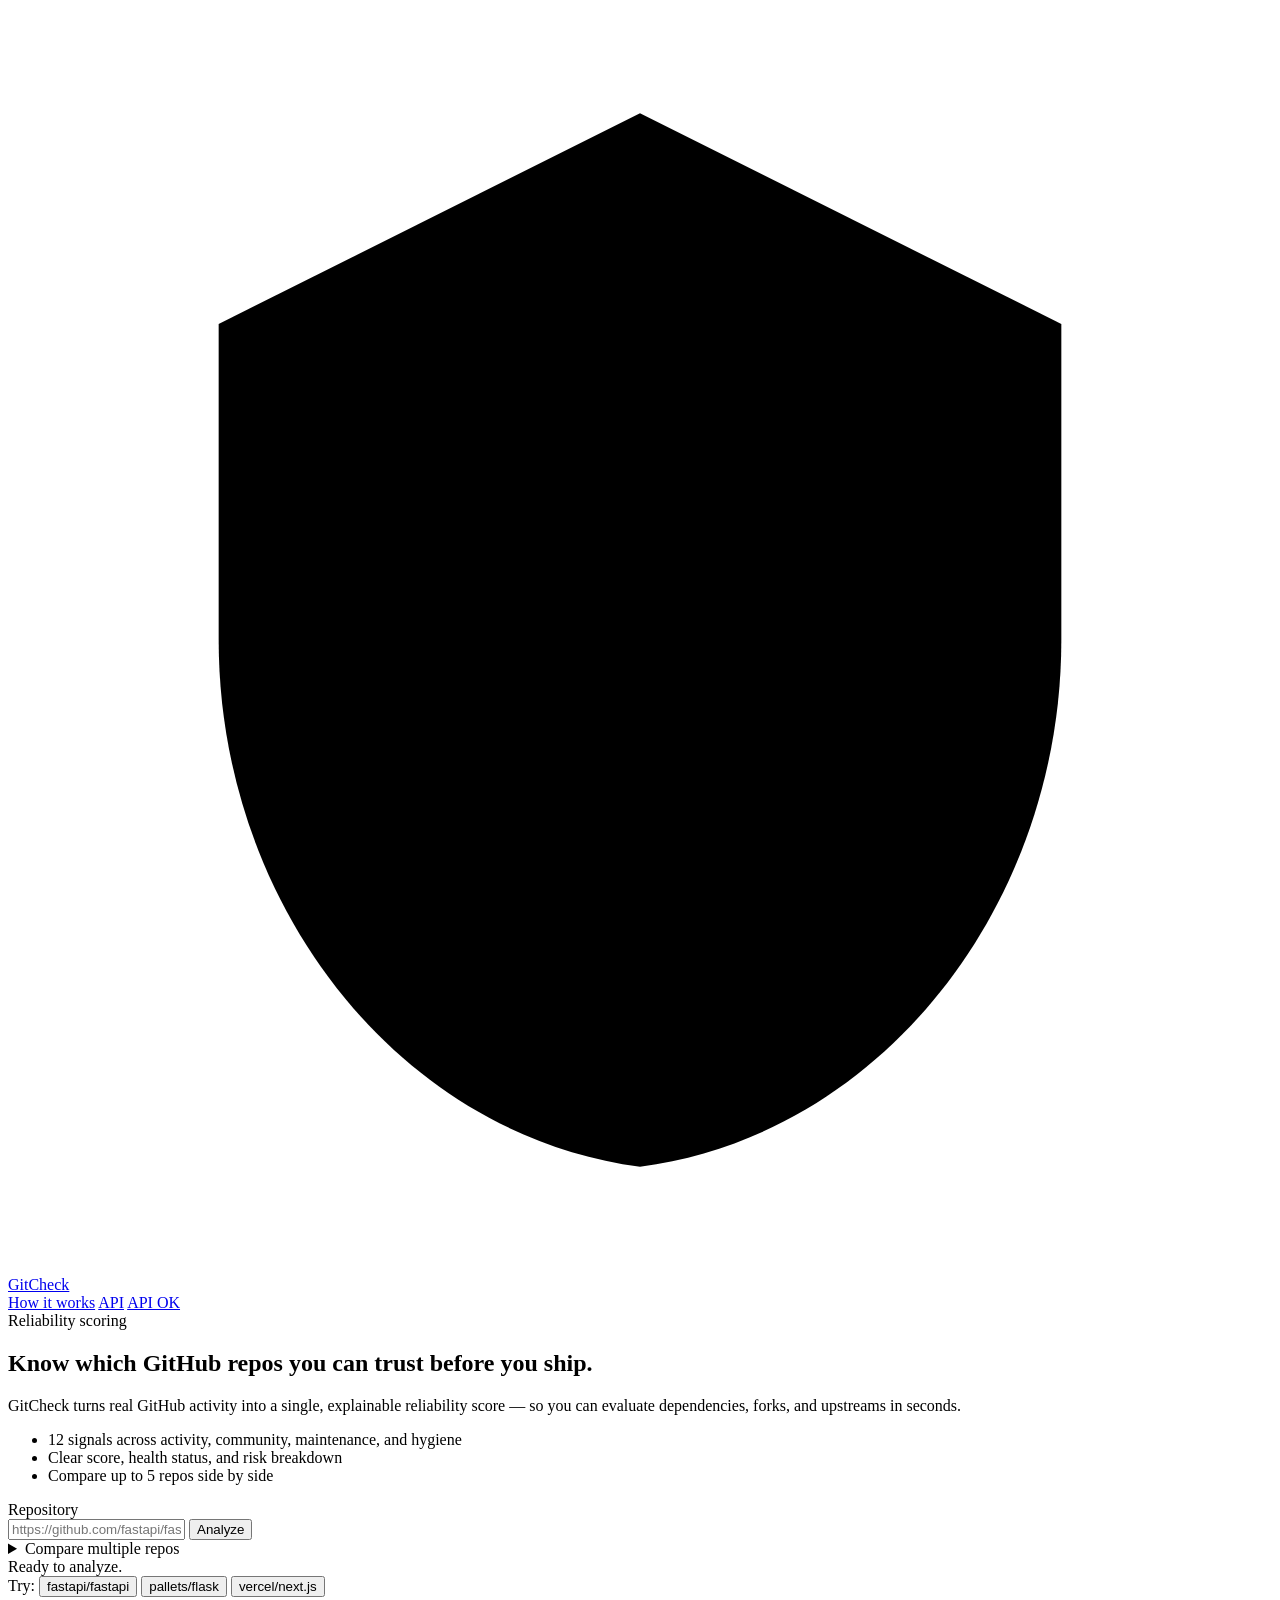
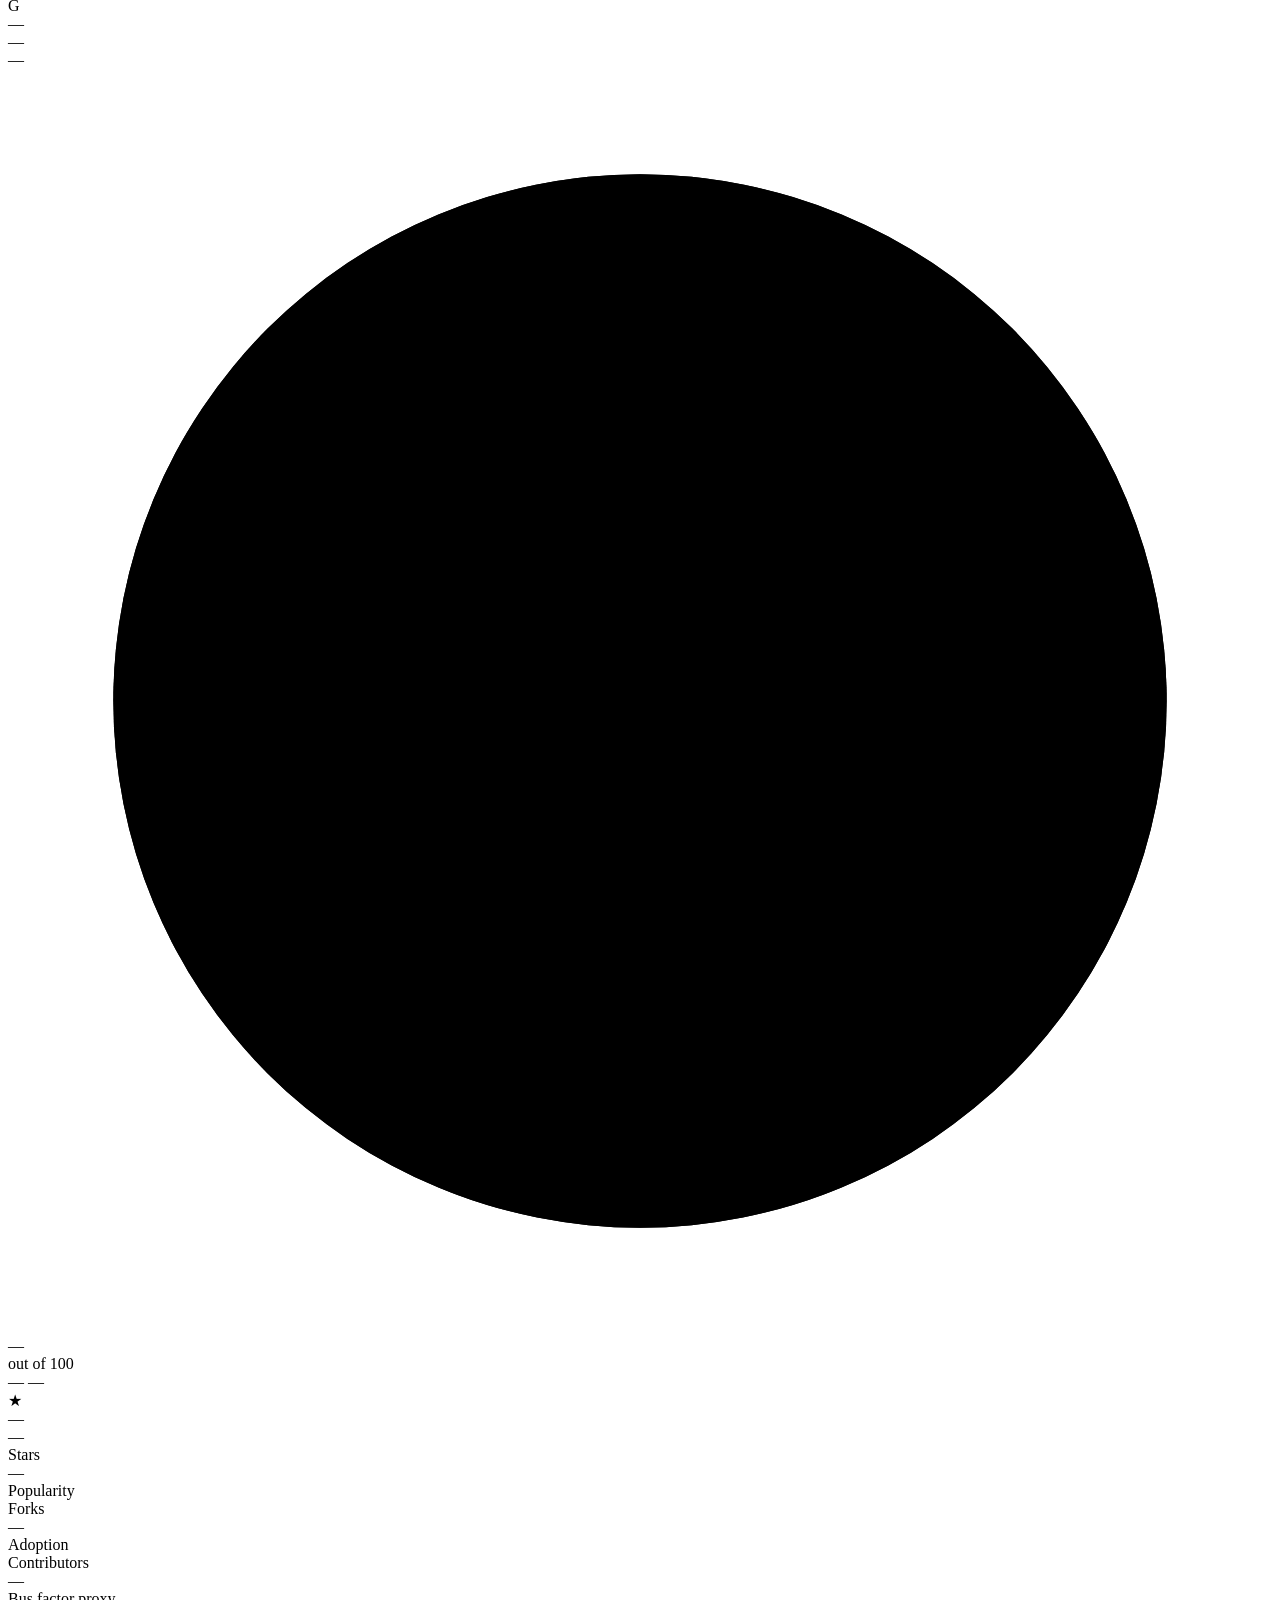
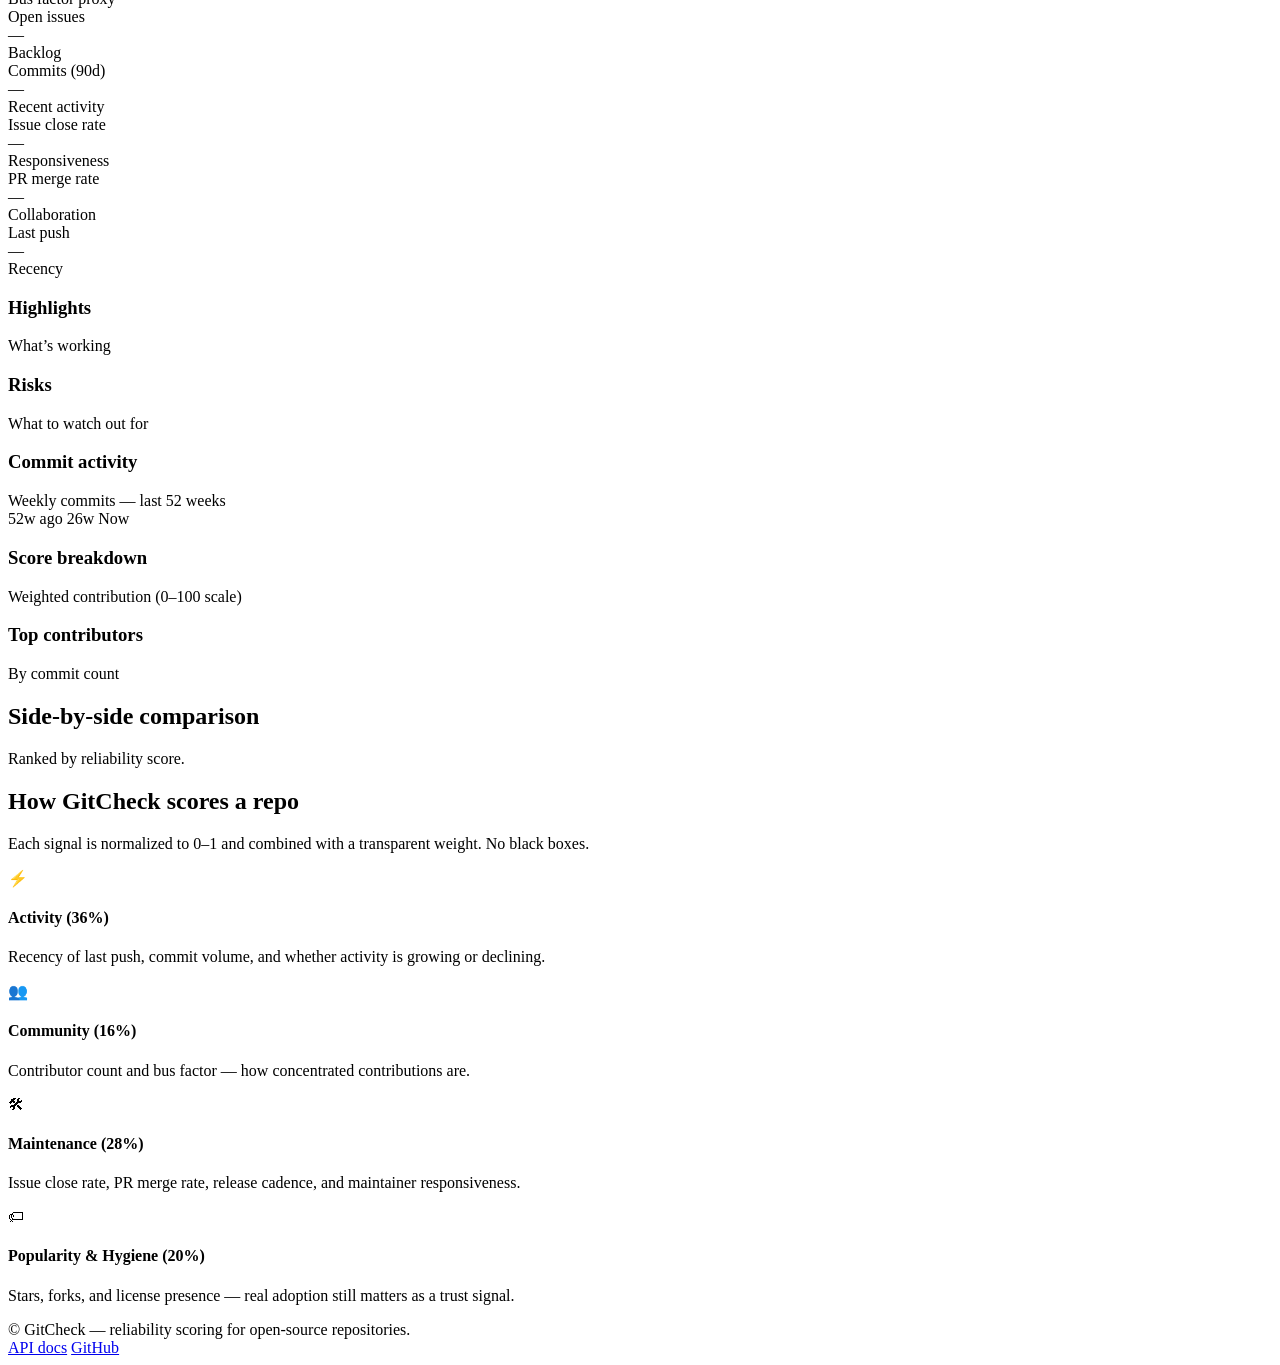
==== commit 222134f6: "Merge lucid-edison frontend: upgraded UI, improved styling, better vercel config" ====
--- a/web/static/index.html
+++ b/web/static/index.html
@@ -3,95 +3,280 @@
   <head>
     <meta charset="UTF-8" />
     <meta name="viewport" content="width=device-width, initial-scale=1.0" />
-    <title>GitCheck</title>
+    <title>GitCheck — GitHub repository reliability analyzer</title>
+    <meta
+      name="description"
+      content="Analyze the reliability of any public GitHub repository. Activity, maintenance, community, and risk signals — in seconds."
+    />
     <link rel="preconnect" href="https://fonts.googleapis.com" />
     <link rel="preconnect" href="https://fonts.gstatic.com" crossorigin />
     <link
-      href="https://fonts.googleapis.com/css2?family=Space+Grotesk:wght@300;400;500;600;700&display=swap"
+      href="https://fonts.googleapis.com/css2?family=Inter:wght@400;500;600;700;800&family=JetBrains+Mono:wght@400;500&display=swap"
       rel="stylesheet"
     />
-    <link rel="stylesheet" href="./css/style.css" />
+    <link rel="stylesheet" href="/static/css/style.css" />
   </head>
   <body>
-    <div class="bg-orbit"></div>
-    <div class="bg-bands"></div>
-    <div class="bg-grid"></div>
+    <div class="bg-noise" aria-hidden="true"></div>
+    <div class="bg-glow" aria-hidden="true"></div>
 
     <header class="topbar">
-      <div class="brand">GitCheck</div>
-      <div class="tagline">Trust and reliability scoring for open-source repositories.</div>
+      <a href="/" class="brand">
+        <svg class="brand-mark" viewBox="0 0 24 24" aria-hidden="true">
+          <path d="M12 2 4 6v6c0 5 3.4 9.4 8 10 4.6-.6 8-5 8-10V6l-8-4z" />
+          <path d="m9 12 2 2 4-4" />
+        </svg>
+        <span>GitCheck</span>
+      </a>
+      <nav class="nav">
+        <a class="nav-link" href="#how">How it works</a>
+        <a class="nav-link" href="/docs" target="_blank" rel="noreferrer">API</a>
+        <a class="nav-link ghost" id="rate-pill" href="#" aria-hidden="true">
+          <span class="dot"></span><span id="rate-text">API OK</span>
+        </a>
+      </nav>
     </header>
 
     <main class="container">
-      <section class="hero reveal">
+      <section class="hero">
         <div class="hero-text">
-          <h1>Know the health of a GitHub repo before you ship it.</h1>
-          <p>
-            GitCheck analyzes real GitHub activity and produces a clear trust score. No noise. Just a
-            fast, data-driven signal.
+          <div class="eyebrow">Reliability scoring</div>
+          <h1>Know which GitHub repos you can trust <span>before you ship</span>.</h1>
+          <p class="lede">
+            GitCheck turns real GitHub activity into a single, explainable reliability score — so you can
+            evaluate dependencies, forks, and upstreams in seconds.
           </p>
-        </div>
+          <ul class="hero-bullets">
+            <li>12 signals across activity, community, maintenance, and hygiene</li>
+            <li>Clear score, health status, and risk breakdown</li>
+            <li>Compare up to 5 repos side by side</li>
+          </ul>
+        </div>
+
         <div class="hero-card">
           <form id="analyze-form" class="form">
-            <label for="repo-url">Repository URL</label>
+            <label class="form-label" for="repo-url">Repository</label>
             <div class="input-row">
               <input
                 id="repo-url"
-                type="url"
-                placeholder="https://github.com/owner/repo"
-                required
+                type="text"
+                placeholder="https://github.com/fastapi/fastapi  or  fastapi/fastapi"
                 autocomplete="off"
+                spellcheck="false"
               />
-              <button type="submit">Analyze</button>
-            </div>
-            <label for="repo-compare">Compare Mode (up to 3 URLs)</label>
-            <textarea
-              id="repo-compare"
-              placeholder="https://github.com/owner/repo\nhttps://github.com/owner/repo2\nhttps://github.com/owner/repo3"
-              rows="3"
-            ></textarea>
-            <div id="form-status" class="form-status">Ready.</div>
+              <button id="analyze-btn" type="submit">
+                <span class="btn-label">Analyze</span>
+                <span class="btn-spinner" aria-hidden="true"></span>
+              </button>
+            </div>
+
+            <details class="compare-toggle">
+              <summary>Compare multiple repos</summary>
+              <label class="form-label" for="repo-compare">One URL per line (up to 5)</label>
+              <textarea
+                id="repo-compare"
+                rows="4"
+                placeholder="fastapi/fastapi
+django/django
+pallets/flask"
+                spellcheck="false"
+              ></textarea>
+            </details>
+
+            <div class="form-row">
+              <span id="form-status" class="form-status" role="status" aria-live="polite">Ready to analyze.</span>
+              <div class="examples">
+                <span class="examples-label">Try:</span>
+                <button type="button" class="chip" data-example="fastapi/fastapi">fastapi/fastapi</button>
+                <button type="button" class="chip" data-example="pallets/flask">pallets/flask</button>
+                <button type="button" class="chip" data-example="vercel/next.js">vercel/next.js</button>
+              </div>
+            </div>
           </form>
         </div>
       </section>
 
-      <section class="results reveal" id="results" aria-live="polite">
-        <div class="meter">
-          <div class="meter-ring">
-            <div class="meter-inner">
-              <div class="meter-value" id="meter-value">--</div>
-              <div class="meter-label" id="meter-label">Trust Meter</div>
-            </div>
-          </div>
-          <div class="meter-footnote">Scale: 0–99%</div>
-        </div>
-
-        <div class="summary">
-          <div class="summary-card">
-            <div class="summary-title">Repository</div>
-            <div class="summary-value" id="repo-name">—</div>
-          </div>
-          <div class="summary-card">
-            <div class="summary-title">Recommendation</div>
-            <div class="summary-value" id="recommendation">—</div>
-          </div>
-          <div class="summary-card">
-            <div class="summary-title">Signals</div>
-            <div class="summary-value" id="signals">—</div>
-          </div>
-          <div class="summary-card">
-            <div class="summary-title">Warnings</div>
-            <div class="summary-value" id="warnings">—</div>
-          </div>
-        </div>
-      </section>
-
-      <!-- (rest of your code unchanged) -->
+      <section id="report" class="report hidden" aria-live="polite">
+        <div class="report-header">
+          <div class="report-identity">
+            <div class="report-avatar" id="repo-avatar">G</div>
+            <div>
+              <div class="report-repo" id="repo-name">—</div>
+              <div class="report-desc" id="repo-desc">—</div>
+              <div class="report-meta" id="repo-meta">—</div>
+            </div>
+          </div>
+          <div class="report-score-block">
+            <div class="score-ring" id="score-ring">
+              <svg viewBox="0 0 120 120" aria-hidden="true">
+                <circle class="ring-bg" cx="60" cy="60" r="50" />
+                <circle class="ring-fg" cx="60" cy="60" r="50" id="ring-fg" />
+              </svg>
+              <div class="ring-center">
+                <div class="ring-score" id="score-value">—</div>
+                <div class="ring-sub" id="score-sub">out of 100</div>
+              </div>
+            </div>
+            <div class="score-badges">
+              <span class="pill" id="pill-status">—</span>
+              <span class="pill" id="pill-risk">—</span>
+            </div>
+          </div>
+        </div>
+
+        <div class="report-callout" id="report-callout">
+          <div class="callout-icon" id="callout-icon">★</div>
+          <div>
+            <div class="callout-title" id="callout-title">—</div>
+            <div class="callout-body" id="callout-body">—</div>
+          </div>
+        </div>
+
+        <div class="kpi-grid">
+          <div class="kpi">
+            <div class="kpi-label">Stars</div>
+            <div class="kpi-value" id="kpi-stars">—</div>
+            <div class="kpi-sub">Popularity</div>
+          </div>
+          <div class="kpi">
+            <div class="kpi-label">Forks</div>
+            <div class="kpi-value" id="kpi-forks">—</div>
+            <div class="kpi-sub">Adoption</div>
+          </div>
+          <div class="kpi">
+            <div class="kpi-label">Contributors</div>
+            <div class="kpi-value" id="kpi-contrib">—</div>
+            <div class="kpi-sub">Bus factor proxy</div>
+          </div>
+          <div class="kpi">
+            <div class="kpi-label">Open issues</div>
+            <div class="kpi-value" id="kpi-issues">—</div>
+            <div class="kpi-sub">Backlog</div>
+          </div>
+          <div class="kpi">
+            <div class="kpi-label">Commits (90d)</div>
+            <div class="kpi-value" id="kpi-commits">—</div>
+            <div class="kpi-sub">Recent activity</div>
+          </div>
+          <div class="kpi">
+            <div class="kpi-label">Issue close rate</div>
+            <div class="kpi-value" id="kpi-close-rate">—</div>
+            <div class="kpi-sub">Responsiveness</div>
+          </div>
+          <div class="kpi">
+            <div class="kpi-label">PR merge rate</div>
+            <div class="kpi-value" id="kpi-pr-rate">—</div>
+            <div class="kpi-sub">Collaboration</div>
+          </div>
+          <div class="kpi">
+            <div class="kpi-label">Last push</div>
+            <div class="kpi-value" id="kpi-last-push">—</div>
+            <div class="kpi-sub">Recency</div>
+          </div>
+        </div>
+
+        <div class="report-grid">
+          <div class="panel">
+            <div class="panel-head">
+              <h3>Highlights</h3>
+              <span class="panel-sub">What&rsquo;s working</span>
+            </div>
+            <ul class="bullets bullets-good" id="highlights-list"></ul>
+          </div>
+          <div class="panel">
+            <div class="panel-head">
+              <h3>Risks</h3>
+              <span class="panel-sub">What to watch out for</span>
+            </div>
+            <ul class="bullets bullets-bad" id="risks-list"></ul>
+          </div>
+        </div>
+
+        <div class="panel">
+          <div class="panel-head">
+            <h3>Commit activity</h3>
+            <span class="panel-sub" id="chart-note">Weekly commits — last 52 weeks</span>
+          </div>
+          <div class="chart-wrap">
+            <div class="chart" id="commit-chart"></div>
+            <div class="chart-axis">
+              <span>52w ago</span>
+              <span>26w</span>
+              <span>Now</span>
+            </div>
+          </div>
+        </div>
+
+        <div class="report-grid">
+          <div class="panel">
+            <div class="panel-head">
+              <h3>Score breakdown</h3>
+              <span class="panel-sub">Weighted contribution (0–100 scale)</span>
+            </div>
+            <div class="breakdown" id="breakdown-list"></div>
+            <div class="categories" id="category-list"></div>
+          </div>
+          <div class="panel">
+            <div class="panel-head">
+              <h3>Top contributors</h3>
+              <span class="panel-sub">By commit count</span>
+            </div>
+            <div class="contributors" id="contributors-list"></div>
+          </div>
+        </div>
+      </section>
+
+      <section id="compare-section" class="compare hidden">
+        <div class="section-head">
+          <h2>Side-by-side comparison</h2>
+          <p>Ranked by reliability score.</p>
+        </div>
+        <div class="compare-cards" id="compare-cards"></div>
+        <div class="compare-table-wrap panel">
+          <div class="compare-table" id="compare-table"></div>
+        </div>
+      </section>
+
+      <section id="how" class="how">
+        <div class="section-head">
+          <h2>How GitCheck scores a repo</h2>
+          <p>Each signal is normalized to 0–1 and combined with a transparent weight. No black boxes.</p>
+        </div>
+        <div class="how-grid">
+          <div class="how-card">
+            <div class="how-icon">⚡</div>
+            <h4>Activity (36%)</h4>
+            <p>Recency of last push, commit volume, and whether activity is growing or declining.</p>
+          </div>
+          <div class="how-card">
+            <div class="how-icon">👥</div>
+            <h4>Community (16%)</h4>
+            <p>Contributor count and bus factor — how concentrated contributions are.</p>
+          </div>
+          <div class="how-card">
+            <div class="how-icon">🛠</div>
+            <h4>Maintenance (28%)</h4>
+            <p>Issue close rate, PR merge rate, release cadence, and maintainer responsiveness.</p>
+          </div>
+          <div class="how-card">
+            <div class="how-icon">🏷</div>
+            <h4>Popularity & Hygiene (20%)</h4>
+            <p>Stars, forks, and license presence — real adoption still matters as a trust signal.</p>
+          </div>
+        </div>
+      </section>
+    </main>
 
     <footer class="footer">
-      <div>GitCheck • Trust scoring powered by GitHub activity data</div>
+      <div>© GitCheck — reliability scoring for open-source repositories.</div>
+      <div class="footer-links">
+        <a href="/docs" target="_blank" rel="noreferrer">API docs</a>
+        <a href="https://github.com/cmd-d4ksh/GitCheck" target="_blank" rel="noreferrer">GitHub</a>
+      </div>
     </footer>
 
-    <script src="./js/app.js"></script>
+    <div id="toast" class="toast" role="alert" aria-live="assertive"></div>
+
+    <script src="/static/js/app.js"></script>
   </body>
 </html>
